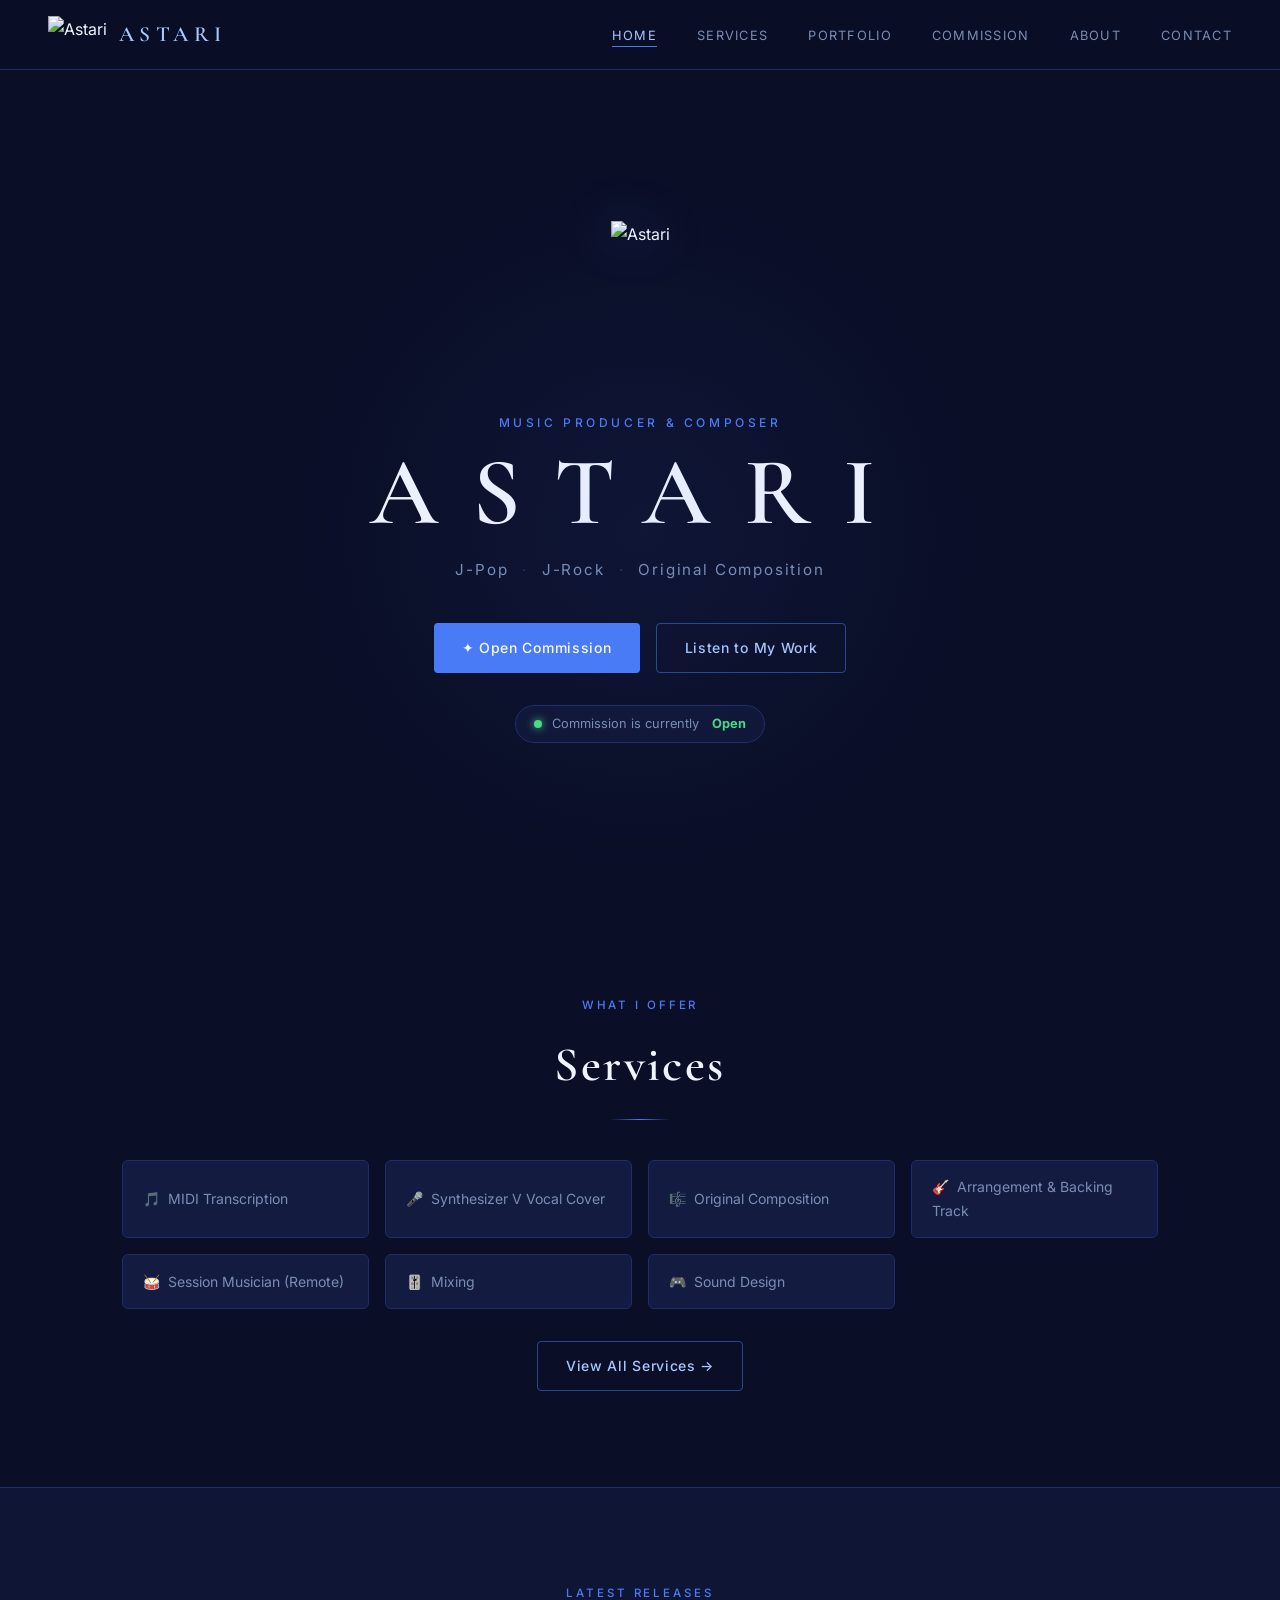
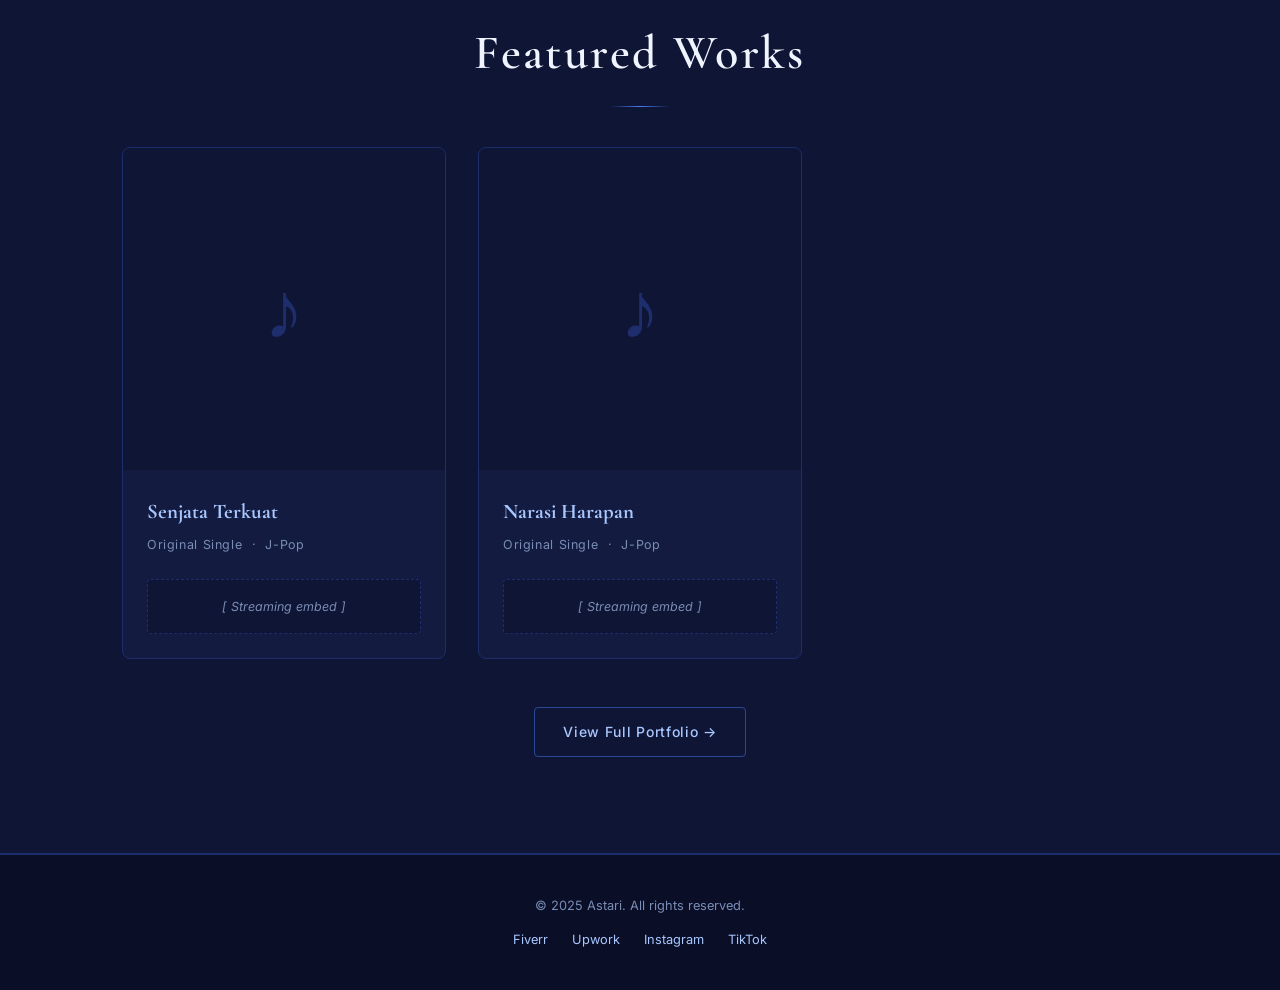
==== index.html @ a9f1df6e "Add files via upload" ====
<!DOCTYPE html>
<html lang="en">
<head>
    <meta charset="UTF-8">
    <meta name="viewport" content="width=device-width, initial-scale=1.0">
    <title>Astari — Music Producer & Composer</title>
    <meta name="description" content="Astari — J-Pop & J-Rock Music Producer, Composer, Multi-Instrumentalist. Open for commissions.">
    <link rel="stylesheet" href="style.css">
    <link rel="icon" href="images/logo.png" type="image/png">
</head>
<body>

<!-- ======================================================
     NAVIGATION
     ====================================================== -->
<nav>
    <a href="index.html" class="nav-logo">
        <img src="images/logo.png" alt="Astari">
        <span class="nav-logo-text">ASTARI</span>
    </a>
    <button class="hamburger" onclick="toggleMenu()" aria-label="Open Menu">
        <span></span><span></span><span></span>
    </button>
    <ul class="nav-links" id="navLinks">
        <li><a href="index.html" class="active">Home</a></li>
        <li><a href="services.html">Services</a></li>
        <li><a href="portfolio.html">Portfolio</a></li>
        <li><a href="commission.html">Commission</a></li>
        <li><a href="about.html">About</a></li>
        <li><a href="contact.html">Contact</a></li>
    </ul>
</nav>

<!-- ======================================================
     HERO
     ====================================================== -->
<main class="hero">
    <div class="hero-logo">
        <img src="images/logo.png" alt="Astari">
    </div>
    <p class="hero-eyebrow">Music Producer &amp; Composer</p>
    <h1 class="hero-title">ASTARI</h1>
    <p class="hero-subtitle">
        J-Pop <span>·</span> J-Rock <span>·</span> Original Composition
    </p>
    <div class="hero-buttons">
        <a href="commission.html" class="btn btn-primary">✦ Open Commission</a>
        <a href="portfolio.html" class="btn btn-outline">Listen to My Work</a>
    </div>
    <div class="commission-status">
        <span class="status-dot"></span>
        Commission is currently&nbsp;<strong style="color: var(--green);">Open</strong>
    </div>
</main>

<!-- ======================================================
     SERVICES PREVIEW
     ====================================================== -->
<section>
    <p class="section-label">What I Offer</p>
    <h2 class="section-title">Services</h2>
    <div class="divider"></div>
    <div class="services-mini-grid">
        <div class="service-mini-card">🎵&nbsp; MIDI Transcription</div>
        <div class="service-mini-card">🎤&nbsp; Synthesizer V Vocal Cover</div>
        <div class="service-mini-card">🎼&nbsp; Original Composition</div>
        <div class="service-mini-card">🎸&nbsp; Arrangement &amp; Backing Track</div>
        <div class="service-mini-card">🥁&nbsp; Session Musician (Remote)</div>
        <div class="service-mini-card">🎚️&nbsp; Mixing</div>
        <div class="service-mini-card">🎮&nbsp; Sound Design</div>
    </div>
    <div class="text-center mt-2">
        <a href="services.html" class="btn btn-outline">View All Services →</a>
    </div>
</section>

<!-- ======================================================
     FEATURED WORKS
     ====================================================== -->
<div style="background: var(--bg2); border-top: 1px solid var(--border); border-bottom: 1px solid var(--border);">
    <section>
        <p class="section-label">Latest Releases</p>
        <h2 class="section-title">Featured Works</h2>
        <div class="divider"></div>
        <div class="portfolio-grid">

            <!-- Single 1 -->
            <div class="portfolio-card">
                <div class="portfolio-artwork">
                    <!-- REPLACE with: <img src="images/senjata-terkuat.jpg" alt="Senjata Terkuat"> -->
                    ♪
                </div>
                <div class="portfolio-info">
                    <h3>Senjata Terkuat</h3>
                    <p class="meta">Original Single &nbsp;·&nbsp; J-Pop</p>
                </div>
                <div class="portfolio-embed">
                    <!-- PASTE your Spotify / SoundCloud embed code here -->
                    <div class="embed-placeholder">[ Streaming embed ]</div>
                </div>
            </div>

            <!-- Single 2 -->
            <div class="portfolio-card">
                <div class="portfolio-artwork">
                    <!-- REPLACE with: <img src="images/narasi-harapan.jpg" alt="Narasi Harapan"> -->
                    ♪
                </div>
                <div class="portfolio-info">
                    <h3>Narasi Harapan</h3>
                    <p class="meta">Original Single &nbsp;·&nbsp; J-Pop</p>
                </div>
                <div class="portfolio-embed">
                    <!-- PASTE your Spotify / SoundCloud embed code here -->
                    <div class="embed-placeholder">[ Streaming embed ]</div>
                </div>
            </div>

        </div>
        <div class="text-center mt-3">
            <a href="portfolio.html" class="btn btn-outline">View Full Portfolio →</a>
        </div>
    </section>
</div>

<!-- ======================================================
     FOOTER
     ====================================================== -->
<footer>
    <p>© 2025 Astari. All rights reserved.</p>
    <div class="footer-links">
        <a href="https://fiverr.com/[YOUR_FIVERR_USERNAME]" target="_blank" rel="noopener">Fiverr</a>
        <a href="https://www.upwork.com/freelancers/[YOUR_UPWORK_ID]" target="_blank" rel="noopener">Upwork</a>
        <a href="https://instagram.com/[YOUR_IG_USERNAME]" target="_blank" rel="noopener">Instagram</a>
        <a href="https://tiktok.com/@[YOUR_TIKTOK_USERNAME]" target="_blank" rel="noopener">TikTok</a>
    </div>
</footer>

<script>
    function toggleMenu() {
        document.getElementById('navLinks').classList.toggle('open');
    }
    document.querySelectorAll('.nav-links a').forEach(link => {
        link.addEventListener('click', () => {
            document.getElementById('navLinks').classList.remove('open');
        });
    });
</script>

</body>
</html>
---- style.css ----
/* ============================================================
   ASTARI — Music Portfolio Website
   Theme: Dark Navy + Electric Blue Glow
   ============================================================ */

@import url('https://fonts.googleapis.com/css2?family=Cormorant+Garamond:ital,wght@0,400;0,500;0,600;1,400&family=Inter:wght@300;400;500&display=swap');

/* --- Reset & Base --- */
*, *::before, *::after {
    margin: 0;
    padding: 0;
    box-sizing: border-box;
}

:root {
    --bg:     #0A0E27;
    --bg2:    #0F1535;
    --bg3:    #141B40;
    --border: #1E2D6B;
    --accent: #4A7BF7;
    --glow:   #7BA7FF;
    --light:  #A8C8FF;
    --text:   #F0F4FF;
    --muted:  #7A8DB5;
    --white:  #FFFFFF;
    --green:  #4ade80;
}

html { scroll-behavior: smooth; }

body {
    background: var(--bg);
    color: var(--text);
    font-family: 'Inter', sans-serif;
    font-size: 16px;
    line-height: 1.7;
    min-height: 100vh;
}

a { color: inherit; text-decoration: none; }
img { max-width: 100%; display: block; }

/* ============================================================
   NAVIGATION
   ============================================================ */
nav {
    position: fixed;
    top: 0; left: 0;
    width: 100%;
    background: rgba(10, 14, 39, 0.92);
    backdrop-filter: blur(16px);
    -webkit-backdrop-filter: blur(16px);
    border-bottom: 1px solid var(--border);
    z-index: 999;
    display: flex;
    align-items: center;
    justify-content: space-between;
    padding: 1rem 3rem;
}

.nav-logo {
    display: flex;
    align-items: center;
    gap: 0.75rem;
}

.nav-logo img {
    height: 36px;
    width: auto;
}

.nav-logo-text {
    font-family: 'Cormorant Garamond', serif;
    font-size: 1.35rem;
    font-weight: 600;
    color: var(--light);
    letter-spacing: 0.25em;
}

.nav-links {
    list-style: none;
    display: flex;
    gap: 2.5rem;
    align-items: center;
}

.nav-links a {
    font-size: 0.8rem;
    font-weight: 400;
    color: var(--muted);
    letter-spacing: 0.1em;
    text-transform: uppercase;
    transition: color 0.25s;
    position: relative;
}

.nav-links a::after {
    content: '';
    position: absolute;
    bottom: -4px; left: 0;
    width: 0; height: 1px;
    background: var(--accent);
    transition: width 0.25s;
}

.nav-links a:hover,
.nav-links a.active {
    color: var(--light);
}

.nav-links a:hover::after,
.nav-links a.active::after {
    width: 100%;
}

/* Hamburger */
.hamburger {
    display: none;
    background: none;
    border: none;
    cursor: pointer;
    padding: 0.5rem;
    flex-direction: column;
    gap: 5px;
}

.hamburger span {
    display: block;
    width: 22px;
    height: 2px;
    background: var(--text);
    border-radius: 2px;
    transition: all 0.3s;
}

/* ============================================================
   BUTTONS
   ============================================================ */
.btn {
    display: inline-flex;
    align-items: center;
    gap: 0.4rem;
    padding: 0.75rem 1.75rem;
    border-radius: 4px;
    font-family: 'Inter', sans-serif;
    font-size: 0.875rem;
    font-weight: 500;
    letter-spacing: 0.05em;
    cursor: pointer;
    transition: all 0.3s;
    border: none;
    text-decoration: none;
}

.btn-primary {
    background: var(--accent);
    color: var(--white);
}

.btn-primary:hover {
    background: var(--glow);
    box-shadow: 0 0 24px rgba(74, 123, 247, 0.5);
    transform: translateY(-1px);
}

.btn-outline {
    background: transparent;
    color: var(--light);
    border: 1px solid rgba(74, 123, 247, 0.5);
}

.btn-outline:hover {
    background: rgba(74, 123, 247, 0.08);
    border-color: var(--accent);
    box-shadow: 0 0 16px rgba(74, 123, 247, 0.15);
    transform: translateY(-1px);
}

.btn-fiverr {
    background: #1DBF73;
    color: var(--white);
}

.btn-fiverr:hover {
    background: #19a463;
    box-shadow: 0 0 20px rgba(29, 191, 115, 0.4);
    transform: translateY(-1px);
}

/* ============================================================
   SECTION LAYOUT
   ============================================================ */
section {
    padding: 6rem 2rem;
    max-width: 1100px;
    margin: 0 auto;
}

.section-label {
    text-align: center;
    font-size: 0.72rem;
    font-weight: 500;
    color: var(--accent);
    letter-spacing: 0.25em;
    text-transform: uppercase;
    margin-bottom: 0.6rem;
}

.section-title {
    font-family: 'Cormorant Garamond', serif;
    font-size: clamp(2rem, 4vw, 3rem);
    font-weight: 600;
    color: var(--text);
    text-align: center;
    margin-bottom: 0.5rem;
    letter-spacing: 0.05em;
}

.divider {
    width: 60px;
    height: 1px;
    background: linear-gradient(to right, transparent, var(--accent), transparent);
    margin: 0.75rem auto 2.5rem;
}

/* ============================================================
   CARDS
   ============================================================ */
.card {
    background: var(--bg3);
    border: 1px solid var(--border);
    border-radius: 8px;
    padding: 2rem;
    transition: border-color 0.3s, box-shadow 0.3s, transform 0.3s;
}

.card:hover {
    border-color: rgba(74, 123, 247, 0.5);
    box-shadow: 0 4px 30px rgba(74, 123, 247, 0.08);
    transform: translateY(-2px);
}

/* ============================================================
   PAGE HERO (inner pages)
   ============================================================ */
.page-hero {
    padding: 8rem 2rem 4rem;
    text-align: center;
    background: linear-gradient(to bottom, var(--bg2), var(--bg));
    border-bottom: 1px solid var(--border);
}

/* ============================================================
   HOME — HERO
   ============================================================ */
.hero {
    min-height: 100vh;
    display: flex;
    flex-direction: column;
    align-items: center;
    justify-content: center;
    text-align: center;
    padding: 8rem 2rem 4rem;
    position: relative;
    overflow: hidden;
}

.hero::before {
    content: '';
    position: absolute;
    top: 20%; left: 50%;
    transform: translateX(-50%);
    width: 700px; height: 700px;
    background: radial-gradient(ellipse, rgba(74, 123, 247, 0.07) 0%, transparent 70%);
    pointer-events: none;
}

.hero-logo img {
    height: 160px;
    width: auto;
    margin: 0 auto 2rem;
    filter: drop-shadow(0 0 24px rgba(74, 123, 247, 0.45));
    animation: float 6s ease-in-out infinite;
}

@keyframes float {
    0%, 100% { transform: translateY(0px); }
    50%       { transform: translateY(-14px); }
}

.hero-eyebrow {
    font-size: 0.75rem;
    font-weight: 500;
    color: var(--accent);
    letter-spacing: 0.3em;
    text-transform: uppercase;
    margin-bottom: 0.75rem;
}

.hero-title {
    font-family: 'Cormorant Garamond', serif;
    font-size: clamp(3.5rem, 8vw, 6rem);
    font-weight: 600;
    color: var(--text);
    letter-spacing: 0.35em;
    margin-bottom: 1rem;
    line-height: 1;
}

.hero-subtitle {
    font-size: 0.95rem;
    color: var(--muted);
    letter-spacing: 0.12em;
    margin-bottom: 2.5rem;
}

.hero-subtitle span {
    color: var(--border);
    margin: 0 0.5rem;
}

.hero-buttons {
    display: flex;
    gap: 1rem;
    justify-content: center;
    flex-wrap: wrap;
    margin-bottom: 2rem;
}

.commission-status {
    display: inline-flex;
    align-items: center;
    gap: 0.6rem;
    font-size: 0.8rem;
    color: var(--muted);
    padding: 0.45rem 1.1rem;
    border: 1px solid var(--border);
    border-radius: 20px;
    background: var(--bg2);
}

.status-dot {
    width: 8px; height: 8px;
    border-radius: 50%;
    background: var(--green);
    box-shadow: 0 0 8px var(--green);
    animation: pulse 2s ease-in-out infinite;
    flex-shrink: 0;
}

@keyframes pulse {
    0%, 100% { opacity: 1; }
    50%       { opacity: 0.4; }
}

/* ============================================================
   HOME — SERVICES MINI GRID
   ============================================================ */
.services-mini-grid {
    display: grid;
    grid-template-columns: repeat(auto-fill, minmax(210px, 1fr));
    gap: 1rem;
}

.service-mini-card {
    background: var(--bg3);
    border: 1px solid var(--border);
    border-radius: 6px;
    padding: 0.9rem 1.25rem;
    font-size: 0.875rem;
    color: var(--muted);
    display: flex;
    align-items: center;
    gap: 0.6rem;
    transition: all 0.3s;
}

.service-mini-card:hover {
    border-color: var(--accent);
    color: var(--light);
}

/* ============================================================
   SERVICES PAGE
   ============================================================ */
.services-grid {
    display: grid;
    grid-template-columns: repeat(auto-fill, minmax(300px, 1fr));
    gap: 1.5rem;
    margin-top: 2rem;
}

.service-card {
    background: var(--bg3);
    border: 1px solid var(--border);
    border-radius: 8px;
    padding: 2rem;
    transition: all 0.3s;
    display: flex;
    flex-direction: column;
}

.service-card:hover {
    border-color: rgba(74, 123, 247, 0.5);
    box-shadow: 0 4px 30px rgba(74, 123, 247, 0.08);
    transform: translateY(-3px);
}

.service-icon {
    font-size: 2rem;
    margin-bottom: 1rem;
}

.service-card h3 {
    font-family: 'Cormorant Garamond', serif;
    font-size: 1.3rem;
    font-weight: 600;
    color: var(--light);
    margin-bottom: 0.75rem;
    letter-spacing: 0.05em;
}

.service-card p {
    font-size: 0.875rem;
    color: var(--muted);
    line-height: 1.75;
    margin-bottom: 1.5rem;
    flex: 1;
}

.service-badge {
    display: inline-block;
    font-size: 0.68rem;
    font-weight: 500;
    letter-spacing: 0.08em;
    text-transform: uppercase;
    padding: 0.2rem 0.6rem;
    border-radius: 3px;
    background: rgba(74, 123, 247, 0.12);
    color: var(--accent);
    border: 1px solid rgba(74, 123, 247, 0.3);
    margin-bottom: 1rem;
    margin-right: 0.4rem;
}

.service-buttons {
    display: flex;
    gap: 0.75rem;
    flex-wrap: wrap;
}

/* ============================================================
   PORTFOLIO PAGE
   ============================================================ */
.portfolio-grid {
    display: grid;
    grid-template-columns: repeat(auto-fill, minmax(320px, 1fr));
    gap: 2rem;
}

.portfolio-card {
    background: var(--bg3);
    border: 1px solid var(--border);
    border-radius: 8px;
    overflow: hidden;
    transition: all 0.3s;
}

.portfolio-card:hover {
    border-color: rgba(74, 123, 247, 0.5);
    box-shadow: 0 4px 30px rgba(74, 123, 247, 0.1);
    transform: translateY(-3px);
}

.portfolio-artwork {
    width: 100%;
    aspect-ratio: 1 / 1;
    background: var(--bg2);
    display: flex;
    align-items: center;
    justify-content: center;
    font-size: 5rem;
    color: var(--border);
    overflow: hidden;
}

.portfolio-artwork img {
    width: 100%;
    height: 100%;
    object-fit: cover;
}

.portfolio-info {
    padding: 1.5rem 1.5rem 0.5rem;
}

.portfolio-info h3 {
    font-family: 'Cormorant Garamond', serif;
    font-size: 1.3rem;
    color: var(--light);
    margin-bottom: 0.25rem;
}

.portfolio-info .meta {
    font-size: 0.78rem;
    color: var(--muted);
    margin-bottom: 1rem;
    letter-spacing: 0.05em;
}

.portfolio-embed {
    padding: 0 1.5rem 1.5rem;
}

.portfolio-embed iframe {
    width: 100%;
    border-radius: 4px;
    border: none;
}

.embed-placeholder {
    background: var(--bg2);
    border: 1px dashed var(--border);
    border-radius: 4px;
    padding: 1rem;
    text-align: center;
    font-size: 0.78rem;
    color: var(--muted);
    font-style: italic;
}

/* ============================================================
   COMMISSION PAGE
   ============================================================ */
.commission-status-banner {
    background: var(--bg2);
    border: 1px solid var(--border);
    border-radius: 8px;
    padding: 2.5rem 2rem;
    text-align: center;
    margin-bottom: 4rem;
    position: relative;
    overflow: hidden;
}

.commission-status-banner::before {
    content: '';
    position: absolute;
    top: 0; left: 0; right: 0;
    height: 2px;
    background: linear-gradient(to right, transparent, var(--accent), transparent);
}

.commission-open-label {
    font-family: 'Cormorant Garamond', serif;
    font-size: 1.75rem;
    color: var(--green);
    letter-spacing: 0.1em;
    margin-bottom: 0.5rem;
    display: flex;
    align-items: center;
    justify-content: center;
    gap: 0.75rem;
}

.how-order-grid {
    display: grid;
    grid-template-columns: 1fr 1fr;
    gap: 2rem;
}

.order-card {
    background: var(--bg3);
    border: 1px solid var(--border);
    border-radius: 8px;
    padding: 2rem;
}

.order-card h3 {
    font-family: 'Cormorant Garamond', serif;
    font-size: 1.3rem;
    color: var(--light);
    margin-bottom: 0.75rem;
}

.order-card > p {
    color: var(--muted);
    font-size: 0.875rem;
    margin-bottom: 1rem;
}

.order-steps {
    list-style: none;
    color: var(--muted);
    font-size: 0.875rem;
    margin-bottom: 1.5rem;
}

.order-steps li {
    padding: 0.45rem 0;
    border-bottom: 1px solid var(--border);
    display: flex;
    align-items: center;
    gap: 0.6rem;
}

.order-steps li:last-child {
    border-bottom: none;
}

.tos-list {
    list-style: none;
    color: var(--muted);
    font-size: 0.875rem;
}

.tos-list li {
    padding: 0.75rem 0;
    border-bottom: 1px solid var(--border);
    display: flex;
    gap: 0.75rem;
    align-items: flex-start;
    line-height: 1.65;
}

.tos-list li:last-child {
    border-bottom: none;
}

.tos-list li::before {
    content: '✦';
    color: var(--accent);
    font-size: 0.6rem;
    margin-top: 0.45rem;
    flex-shrink: 0;
}

.faq-list {
    display: flex;
    flex-direction: column;
    gap: 1rem;
}

.faq-item h4 {
    font-family: 'Cormorant Garamond', serif;
    font-size: 1.1rem;
    color: var(--light);
    margin-bottom: 0.5rem;
}

.faq-item p {
    font-size: 0.875rem;
    color: var(--muted);
    line-height: 1.75;
}

/* ============================================================
   ABOUT PAGE
   ============================================================ */
.about-grid {
    display: grid;
    grid-template-columns: 280px 1fr;
    gap: 5rem;
    align-items: start;
}

.about-logo-area {
    text-align: center;
    position: sticky;
    top: 100px;
}

.about-logo-area img {
    width: 200px;
    margin: 0 auto 1.75rem;
    filter: drop-shadow(0 0 24px rgba(74, 123, 247, 0.35));
}

.skills-list {
    display: flex;
    flex-wrap: wrap;
    gap: 0.5rem;
    margin-top: 0.5rem;
}

.skill-tag {
    font-size: 0.72rem;
    padding: 0.3rem 0.75rem;
    border-radius: 20px;
    background: rgba(74, 123, 247, 0.1);
    border: 1px solid rgba(74, 123, 247, 0.3);
    color: var(--light);
    letter-spacing: 0.05em;
}

.about-section-label {
    font-size: 0.7rem;
    font-weight: 500;
    color: var(--accent);
    letter-spacing: 0.2em;
    text-transform: uppercase;
    margin: 1.5rem 0 0.6rem;
}

.about-content h2 {
    font-family: 'Cormorant Garamond', serif;
    font-size: 2.25rem;
    color: var(--light);
    margin-bottom: 1.75rem;
    letter-spacing: 0.05em;
}

.about-content p {
    color: var(--muted);
    font-size: 0.925rem;
    line-height: 1.95;
    margin-bottom: 1.25rem;
}

.about-content strong {
    color: var(--text);
    font-weight: 500;
}

.about-stats {
    display: grid;
    grid-template-columns: repeat(3, 1fr);
    gap: 1rem;
    margin-top: 2.5rem;
}

.stat {
    text-align: center;
    padding: 1.5rem 1rem;
    background: var(--bg3);
    border: 1px solid var(--border);
    border-radius: 6px;
}

.stat-number {
    font-family: 'Cormorant Garamond', serif;
    font-size: 2.25rem;
    color: var(--glow);
    display: block;
    margin-bottom: 0.25rem;
}

.stat-label {
    font-size: 0.72rem;
    color: var(--muted);
    text-transform: uppercase;
    letter-spacing: 0.1em;
}

/* ============================================================
   CONTACT PAGE
   ============================================================ */
.contact-grid {
    display: grid;
    grid-template-columns: 1fr 1fr;
    gap: 1.5rem;
}

.contact-card {
    background: var(--bg3);
    border: 1px solid var(--border);
    border-radius: 8px;
    padding: 1.75rem;
    transition: all 0.3s;
}

.contact-card:hover {
    border-color: rgba(74, 123, 247, 0.5);
    box-shadow: 0 0 24px rgba(74, 123, 247, 0.07);
    transform: translateY(-2px);
}

.contact-card-header {
    display: flex;
    align-items: center;
    gap: 0.75rem;
    margin-bottom: 0.75rem;
}

.contact-icon {
    font-size: 1.4rem;
}

.contact-card h3 {
    font-family: 'Cormorant Garamond', serif;
    font-size: 1.2rem;
    color: var(--light);
}

.contact-card p {
    font-size: 0.85rem;
    color: var(--muted);
    margin-bottom: 1.25rem;
    line-height: 1.65;
}

.contact-section-divider {
    border: none;
    border-top: 1px solid var(--border);
    margin: 3rem 0;
}

/* ============================================================
   FOOTER
   ============================================================ */
footer {
    border-top: 1px solid var(--border);
    padding: 2.5rem 2rem;
    text-align: center;
    color: var(--muted);
    font-size: 0.8rem;
}

footer a {
    color: var(--light);
    transition: color 0.2s;
}

footer a:hover { color: var(--white); }

.footer-links {
    display: flex;
    justify-content: center;
    gap: 1.5rem;
    margin-top: 0.75rem;
    flex-wrap: wrap;
}

/* ============================================================
   UTILITY
   ============================================================ */
.text-center { text-align: center; }
.mt-1 { margin-top: 1rem; }
.mt-2 { margin-top: 2rem; }
.mt-3 { margin-top: 3rem; }
.mt-4 { margin-top: 4rem; }

.info-box {
    background: var(--bg2);
    border: 1px solid var(--border);
    border-radius: 8px;
    padding: 1.5rem 2rem;
    font-size: 0.875rem;
    color: var(--muted);
    text-align: center;
    line-height: 1.8;
}

/* ============================================================
   RESPONSIVE
   ============================================================ */
@media (max-width: 900px) {
    .about-grid {
        grid-template-columns: 1fr;
        gap: 3rem;
    }
    .about-logo-area {
        position: static;
    }
}

@media (max-width: 768px) {
    nav { padding: 1rem 1.25rem; }

    .nav-links {
        display: none;
        position: fixed;
        top: 64px; left: 0;
        width: 100%;
        background: var(--bg2);
        flex-direction: column;
        padding: 1.5rem 2rem;
        gap: 1.25rem;
        border-bottom: 1px solid var(--border);
        z-index: 998;
    }

    .nav-links.open { display: flex; }
    .hamburger { display: flex; }

    .hero-logo img { height: 120px; }

    .how-order-grid,
    .contact-grid {
        grid-template-columns: 1fr;
    }

    .about-stats { grid-template-columns: 1fr 1fr; }

    section { padding: 4rem 1.25rem; }
    .page-hero { padding: 7rem 1.25rem 3rem; }
}

@media (max-width: 480px) {
    .about-stats { grid-template-columns: 1fr; }
    .hero-title { letter-spacing: 0.2em; }
}
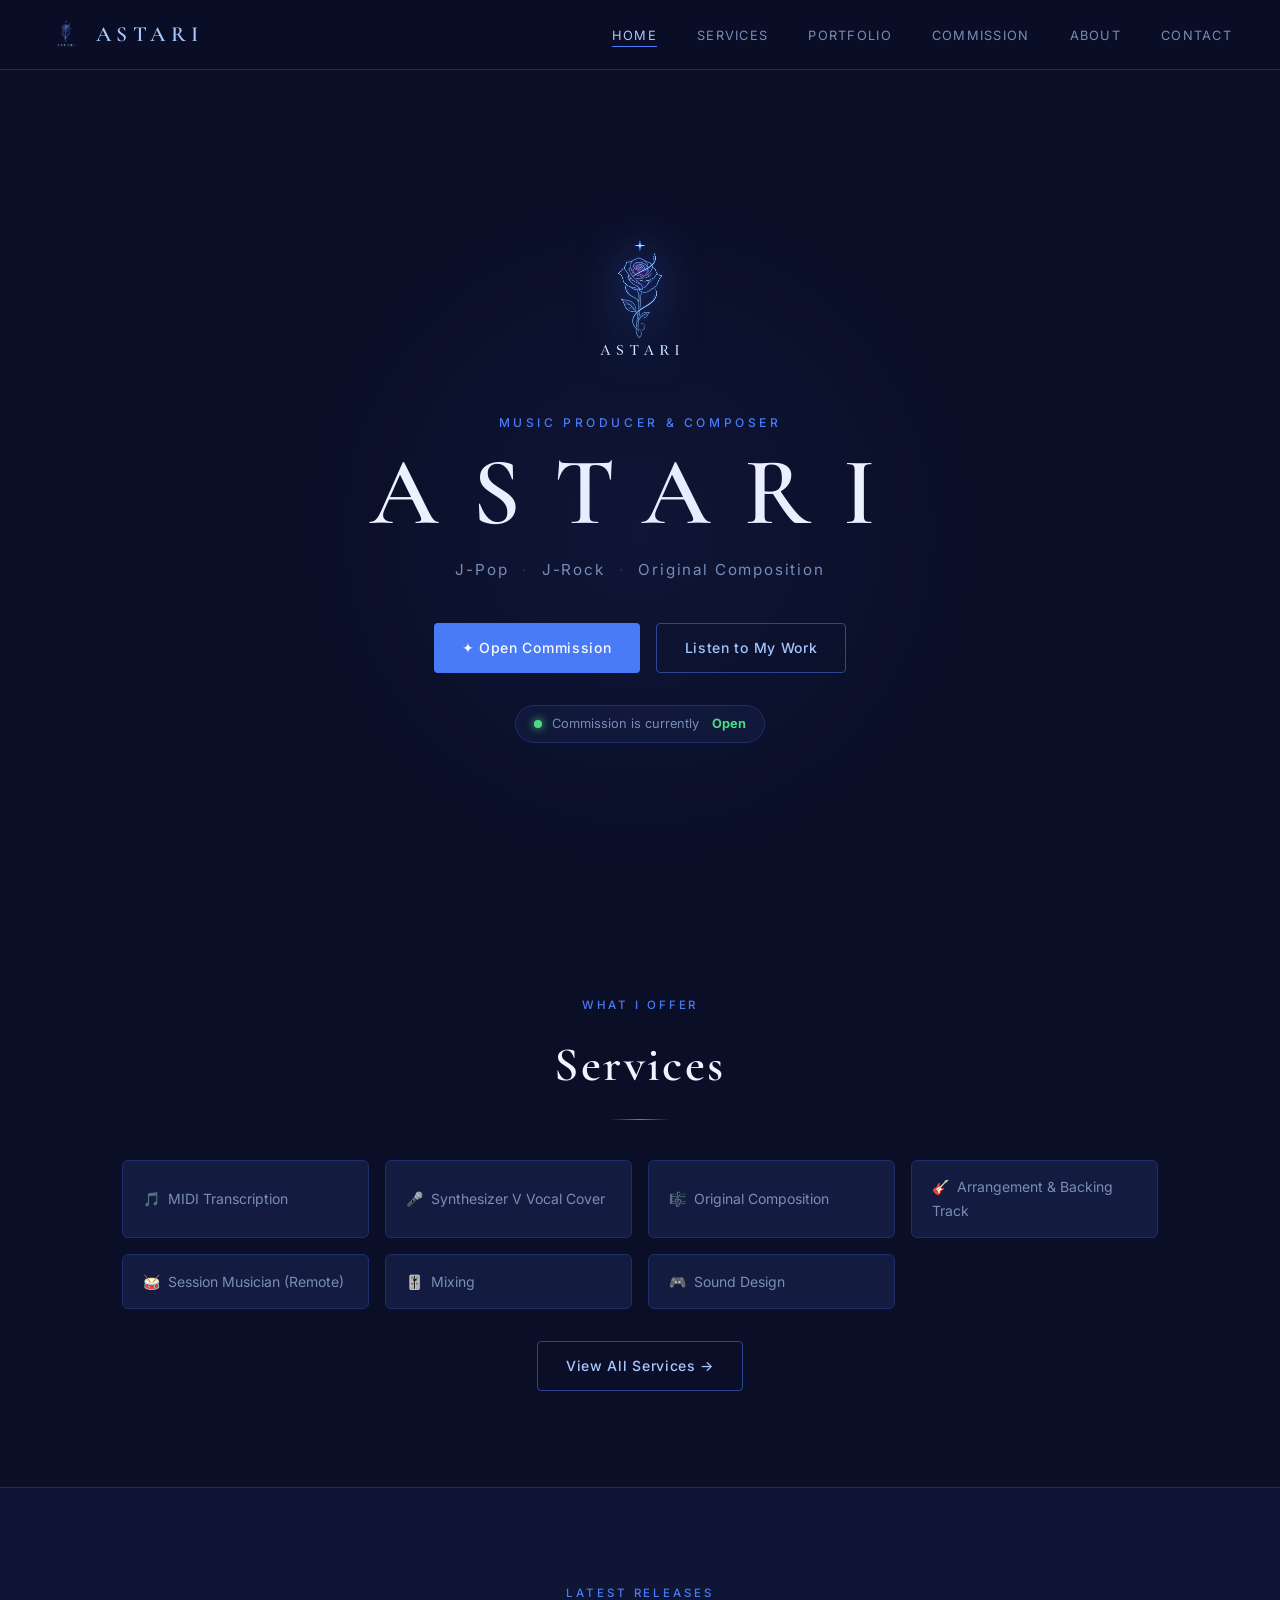
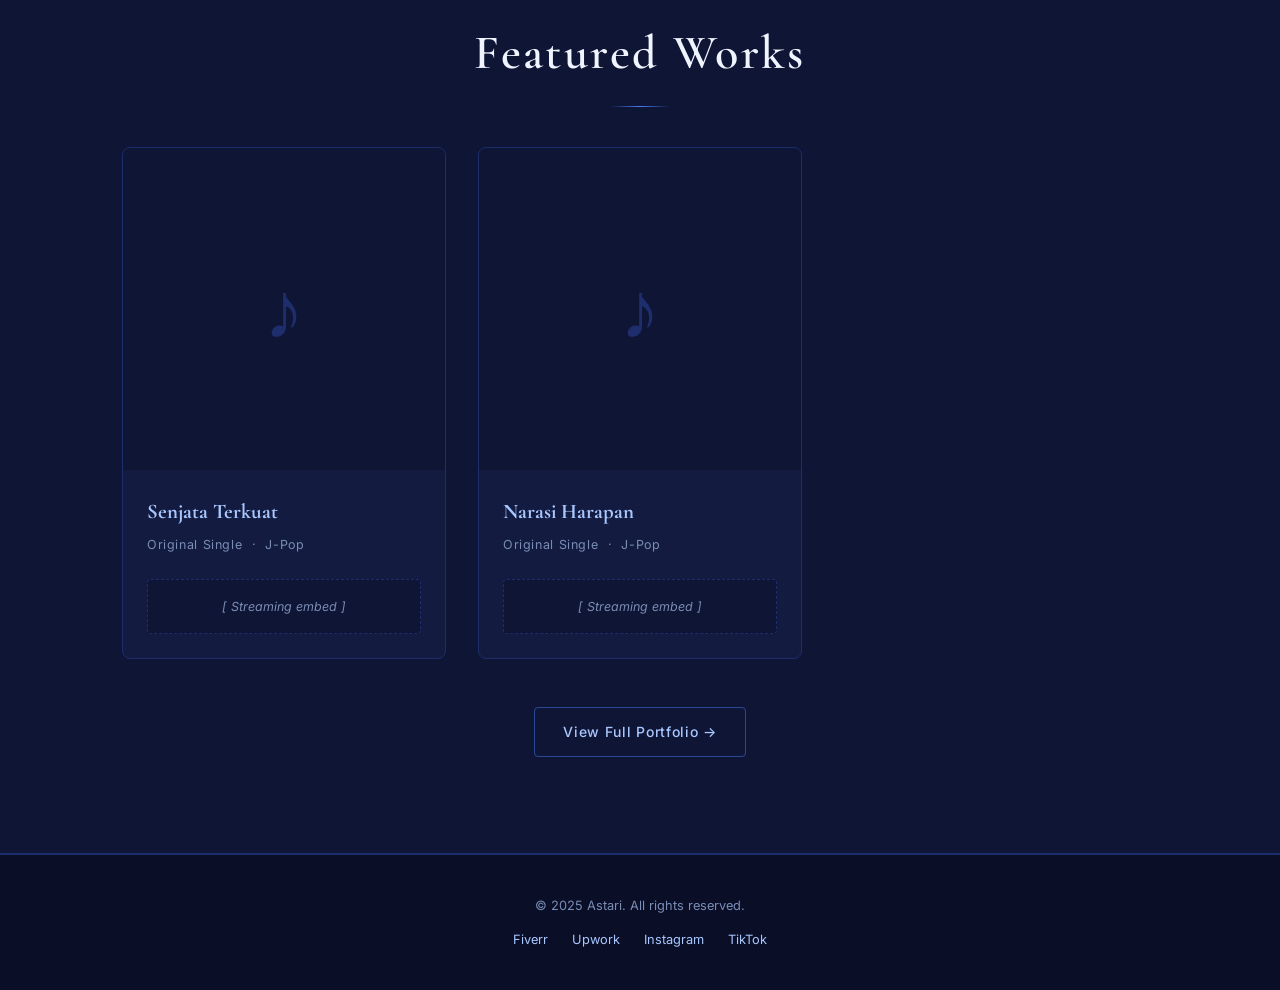
==== commit 2006f34a: "Add files via upload" ====
--- a/index.html
+++ b/index.html
@@ -1,151 +1,151 @@
-<!DOCTYPE html>
-<html lang="en">
-<head>
-    <meta charset="UTF-8">
-    <meta name="viewport" content="width=device-width, initial-scale=1.0">
-    <title>Astari — Music Producer & Composer</title>
-    <meta name="description" content="Astari — J-Pop & J-Rock Music Producer, Composer, Multi-Instrumentalist. Open for commissions.">
-    <link rel="stylesheet" href="style.css">
-    <link rel="icon" href="images/logo.png" type="image/png">
-</head>
-<body>
-
-<!-- ======================================================
-     NAVIGATION
-     ====================================================== -->
-<nav>
-    <a href="index.html" class="nav-logo">
-        <img src="images/logo.png" alt="Astari">
-        <span class="nav-logo-text">ASTARI</span>
-    </a>
-    <button class="hamburger" onclick="toggleMenu()" aria-label="Open Menu">
-        <span></span><span></span><span></span>
-    </button>
-    <ul class="nav-links" id="navLinks">
-        <li><a href="index.html" class="active">Home</a></li>
-        <li><a href="services.html">Services</a></li>
-        <li><a href="portfolio.html">Portfolio</a></li>
-        <li><a href="commission.html">Commission</a></li>
-        <li><a href="about.html">About</a></li>
-        <li><a href="contact.html">Contact</a></li>
-    </ul>
-</nav>
-
-<!-- ======================================================
-     HERO
-     ====================================================== -->
-<main class="hero">
-    <div class="hero-logo">
-        <img src="images/logo.png" alt="Astari">
-    </div>
-    <p class="hero-eyebrow">Music Producer &amp; Composer</p>
-    <h1 class="hero-title">ASTARI</h1>
-    <p class="hero-subtitle">
-        J-Pop <span>·</span> J-Rock <span>·</span> Original Composition
-    </p>
-    <div class="hero-buttons">
-        <a href="commission.html" class="btn btn-primary">✦ Open Commission</a>
-        <a href="portfolio.html" class="btn btn-outline">Listen to My Work</a>
-    </div>
-    <div class="commission-status">
-        <span class="status-dot"></span>
-        Commission is currently&nbsp;<strong style="color: var(--green);">Open</strong>
-    </div>
-</main>
-
-<!-- ======================================================
-     SERVICES PREVIEW
-     ====================================================== -->
-<section>
-    <p class="section-label">What I Offer</p>
-    <h2 class="section-title">Services</h2>
-    <div class="divider"></div>
-    <div class="services-mini-grid">
-        <div class="service-mini-card">🎵&nbsp; MIDI Transcription</div>
-        <div class="service-mini-card">🎤&nbsp; Synthesizer V Vocal Cover</div>
-        <div class="service-mini-card">🎼&nbsp; Original Composition</div>
-        <div class="service-mini-card">🎸&nbsp; Arrangement &amp; Backing Track</div>
-        <div class="service-mini-card">🥁&nbsp; Session Musician (Remote)</div>
-        <div class="service-mini-card">🎚️&nbsp; Mixing</div>
-        <div class="service-mini-card">🎮&nbsp; Sound Design</div>
-    </div>
-    <div class="text-center mt-2">
-        <a href="services.html" class="btn btn-outline">View All Services →</a>
-    </div>
-</section>
-
-<!-- ======================================================
-     FEATURED WORKS
-     ====================================================== -->
-<div style="background: var(--bg2); border-top: 1px solid var(--border); border-bottom: 1px solid var(--border);">
-    <section>
-        <p class="section-label">Latest Releases</p>
-        <h2 class="section-title">Featured Works</h2>
-        <div class="divider"></div>
-        <div class="portfolio-grid">
-
-            <!-- Single 1 -->
-            <div class="portfolio-card">
-                <div class="portfolio-artwork">
-                    <!-- REPLACE with: <img src="images/senjata-terkuat.jpg" alt="Senjata Terkuat"> -->
-                    ♪
-                </div>
-                <div class="portfolio-info">
-                    <h3>Senjata Terkuat</h3>
-                    <p class="meta">Original Single &nbsp;·&nbsp; J-Pop</p>
-                </div>
-                <div class="portfolio-embed">
-                    <!-- PASTE your Spotify / SoundCloud embed code here -->
-                    <div class="embed-placeholder">[ Streaming embed ]</div>
-                </div>
-            </div>
-
-            <!-- Single 2 -->
-            <div class="portfolio-card">
-                <div class="portfolio-artwork">
-                    <!-- REPLACE with: <img src="images/narasi-harapan.jpg" alt="Narasi Harapan"> -->
-                    ♪
-                </div>
-                <div class="portfolio-info">
-                    <h3>Narasi Harapan</h3>
-                    <p class="meta">Original Single &nbsp;·&nbsp; J-Pop</p>
-                </div>
-                <div class="portfolio-embed">
-                    <!-- PASTE your Spotify / SoundCloud embed code here -->
-                    <div class="embed-placeholder">[ Streaming embed ]</div>
-                </div>
-            </div>
-
-        </div>
-        <div class="text-center mt-3">
-            <a href="portfolio.html" class="btn btn-outline">View Full Portfolio →</a>
-        </div>
-    </section>
-</div>
-
-<!-- ======================================================
-     FOOTER
-     ====================================================== -->
-<footer>
-    <p>© 2025 Astari. All rights reserved.</p>
-    <div class="footer-links">
-        <a href="https://fiverr.com/[YOUR_FIVERR_USERNAME]" target="_blank" rel="noopener">Fiverr</a>
-        <a href="https://www.upwork.com/freelancers/[YOUR_UPWORK_ID]" target="_blank" rel="noopener">Upwork</a>
-        <a href="https://instagram.com/[YOUR_IG_USERNAME]" target="_blank" rel="noopener">Instagram</a>
-        <a href="https://tiktok.com/@[YOUR_TIKTOK_USERNAME]" target="_blank" rel="noopener">TikTok</a>
-    </div>
-</footer>
-
-<script>
-    function toggleMenu() {
-        document.getElementById('navLinks').classList.toggle('open');
-    }
-    document.querySelectorAll('.nav-links a').forEach(link => {
-        link.addEventListener('click', () => {
-            document.getElementById('navLinks').classList.remove('open');
-        });
-    });
-</script>
-
-</body>
-</html>
+<!DOCTYPE html>
+<html lang="en">
+<head>
+    <meta charset="UTF-8">
+    <meta name="viewport" content="width=device-width, initial-scale=1.0">
+    <title>Astari — Music Producer & Composer</title>
+    <meta name="description" content="Astari — J-Pop & J-Rock Music Producer, Composer, Multi-Instrumentalist. Open for commissions.">
+    <link rel="stylesheet" href="style.css">
+    <link rel="icon" href="astari_logo_blueneon_transparent.png" type="image/png">
+</head>
+<body>
+
+<!-- ======================================================
+     NAVIGATION
+     ====================================================== -->
+<nav>
+    <a href="index.html" class="nav-logo">
+        <img src="astari_logo_blueneon_transparent.png" alt="Astari">
+        <span class="nav-logo-text">ASTARI</span>
+    </a>
+    <button class="hamburger" onclick="toggleMenu()" aria-label="Open Menu">
+        <span></span><span></span><span></span>
+    </button>
+    <ul class="nav-links" id="navLinks">
+        <li><a href="index.html" class="active">Home</a></li>
+        <li><a href="services.html">Services</a></li>
+        <li><a href="portfolio.html">Portfolio</a></li>
+        <li><a href="commission.html">Commission</a></li>
+        <li><a href="about.html">About</a></li>
+        <li><a href="contact.html">Contact</a></li>
+    </ul>
+</nav>
+
+<!-- ======================================================
+     HERO
+     ====================================================== -->
+<main class="hero">
+    <div class="hero-logo">
+        <img src="astari_logo_blueneon_transparent.png" alt="Astari">
+    </div>
+    <p class="hero-eyebrow">Music Producer &amp; Composer</p>
+    <h1 class="hero-title">ASTARI</h1>
+    <p class="hero-subtitle">
+        J-Pop <span>·</span> J-Rock <span>·</span> Original Composition
+    </p>
+    <div class="hero-buttons">
+        <a href="commission.html" class="btn btn-primary">✦ Open Commission</a>
+        <a href="portfolio.html" class="btn btn-outline">Listen to My Work</a>
+    </div>
+    <div class="commission-status">
+        <span class="status-dot"></span>
+        Commission is currently&nbsp;<strong style="color: var(--green);">Open</strong>
+    </div>
+</main>
+
+<!-- ======================================================
+     SERVICES PREVIEW
+     ====================================================== -->
+<section>
+    <p class="section-label">What I Offer</p>
+    <h2 class="section-title">Services</h2>
+    <div class="divider"></div>
+    <div class="services-mini-grid">
+        <div class="service-mini-card">🎵&nbsp; MIDI Transcription</div>
+        <div class="service-mini-card">🎤&nbsp; Synthesizer V Vocal Cover</div>
+        <div class="service-mini-card">🎼&nbsp; Original Composition</div>
+        <div class="service-mini-card">🎸&nbsp; Arrangement &amp; Backing Track</div>
+        <div class="service-mini-card">🥁&nbsp; Session Musician (Remote)</div>
+        <div class="service-mini-card">🎚️&nbsp; Mixing</div>
+        <div class="service-mini-card">🎮&nbsp; Sound Design</div>
+    </div>
+    <div class="text-center mt-2">
+        <a href="services.html" class="btn btn-outline">View All Services →</a>
+    </div>
+</section>
+
+<!-- ======================================================
+     FEATURED WORKS
+     ====================================================== -->
+<div style="background: var(--bg2); border-top: 1px solid var(--border); border-bottom: 1px solid var(--border);">
+    <section>
+        <p class="section-label">Latest Releases</p>
+        <h2 class="section-title">Featured Works</h2>
+        <div class="divider"></div>
+        <div class="portfolio-grid">
+
+            <!-- Single 1 -->
+            <div class="portfolio-card">
+                <div class="portfolio-artwork">
+                    <!-- REPLACE with: <img src="images/senjata-terkuat.jpg" alt="Senjata Terkuat"> -->
+                    ♪
+                </div>
+                <div class="portfolio-info">
+                    <h3>Senjata Terkuat</h3>
+                    <p class="meta">Original Single &nbsp;·&nbsp; J-Pop</p>
+                </div>
+                <div class="portfolio-embed">
+                    <!-- PASTE your Spotify / SoundCloud embed code here -->
+                    <div class="embed-placeholder">[ Streaming embed ]</div>
+                </div>
+            </div>
+
+            <!-- Single 2 -->
+            <div class="portfolio-card">
+                <div class="portfolio-artwork">
+                    <!-- REPLACE with: <img src="images/narasi-harapan.jpg" alt="Narasi Harapan"> -->
+                    ♪
+                </div>
+                <div class="portfolio-info">
+                    <h3>Narasi Harapan</h3>
+                    <p class="meta">Original Single &nbsp;·&nbsp; J-Pop</p>
+                </div>
+                <div class="portfolio-embed">
+                    <!-- PASTE your Spotify / SoundCloud embed code here -->
+                    <div class="embed-placeholder">[ Streaming embed ]</div>
+                </div>
+            </div>
+
+        </div>
+        <div class="text-center mt-3">
+            <a href="portfolio.html" class="btn btn-outline">View Full Portfolio →</a>
+        </div>
+    </section>
+</div>
+
+<!-- ======================================================
+     FOOTER
+     ====================================================== -->
+<footer>
+    <p>© 2025 Astari. All rights reserved.</p>
+    <div class="footer-links">
+        <a href="https://fiverr.com/[YOUR_FIVERR_USERNAME]" target="_blank" rel="noopener">Fiverr</a>
+        <a href="https://www.upwork.com/freelancers/[YOUR_UPWORK_ID]" target="_blank" rel="noopener">Upwork</a>
+        <a href="https://instagram.com/[YOUR_IG_USERNAME]" target="_blank" rel="noopener">Instagram</a>
+        <a href="https://tiktok.com/@[YOUR_TIKTOK_USERNAME]" target="_blank" rel="noopener">TikTok</a>
+    </div>
+</footer>
+
+<script>
+    function toggleMenu() {
+        document.getElementById('navLinks').classList.toggle('open');
+    }
+    document.querySelectorAll('.nav-links a').forEach(link => {
+        link.addEventListener('click', () => {
+            document.getElementById('navLinks').classList.remove('open');
+        });
+    });
+</script>
+
+</body>
+</html>
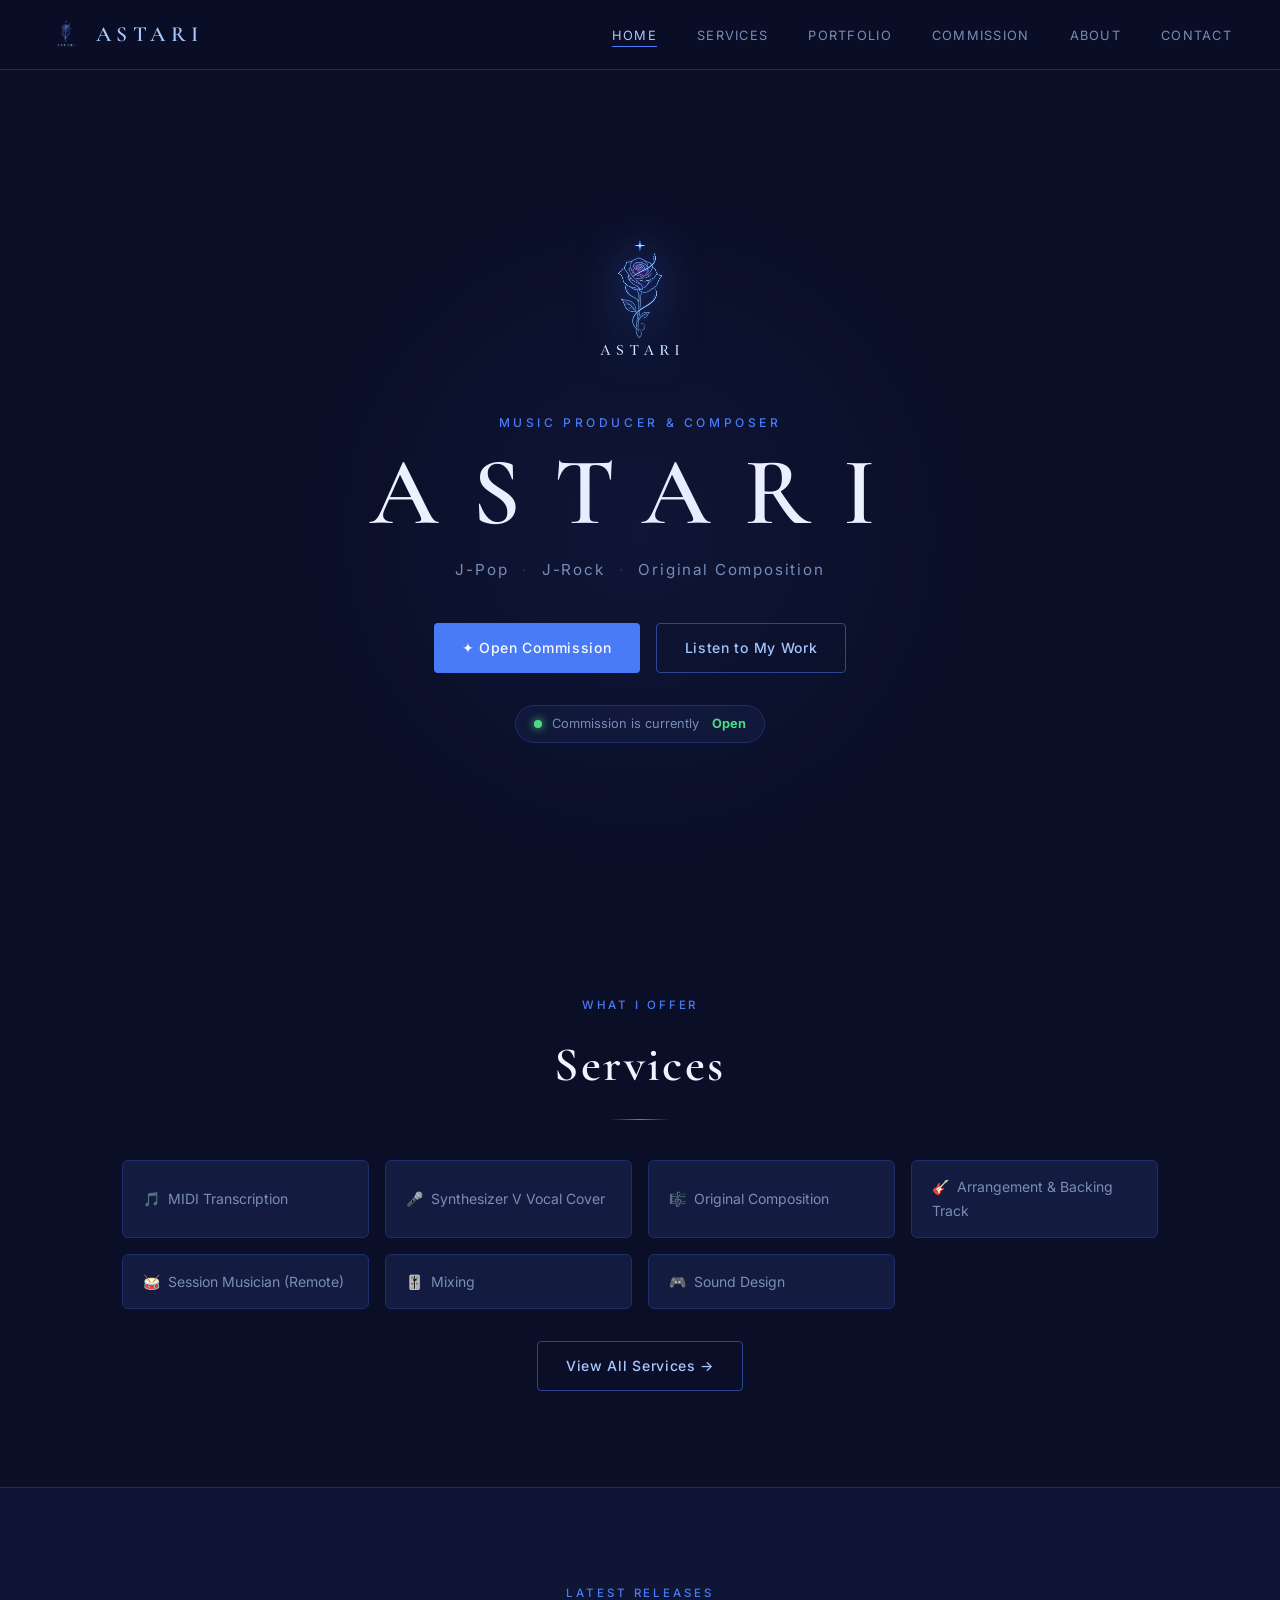
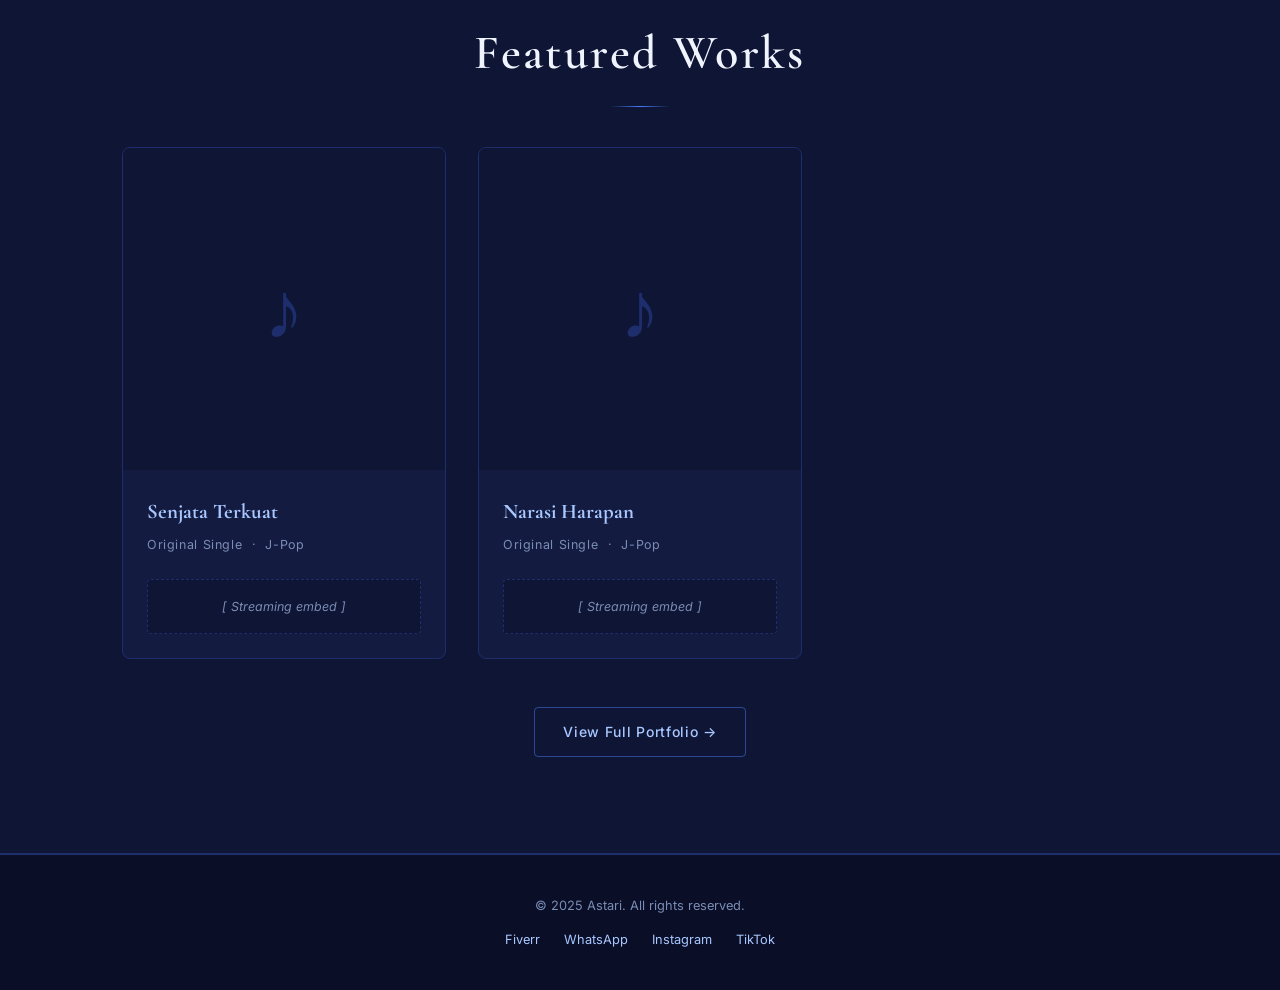
==== commit b138be66: "Update active social media, WhatsApp, and Fiverr links" ====
--- a/index.html
+++ b/index.html
@@ -129,10 +129,10 @@
 <footer>
     <p>© 2025 Astari. All rights reserved.</p>
     <div class="footer-links">
-        <a href="https://fiverr.com/[YOUR_FIVERR_USERNAME]" target="_blank" rel="noopener">Fiverr</a>
-        <a href="https://www.upwork.com/freelancers/[YOUR_UPWORK_ID]" target="_blank" rel="noopener">Upwork</a>
-        <a href="https://instagram.com/[YOUR_IG_USERNAME]" target="_blank" rel="noopener">Instagram</a>
-        <a href="https://tiktok.com/@[YOUR_TIKTOK_USERNAME]" target="_blank" rel="noopener">TikTok</a>
+        <a href="https://www.fiverr.com/s/P44VlWw" target="_blank" rel="noopener">Fiverr</a>
+        <a href="https://wa.me/6281353412340" target="_blank" rel="noopener">WhatsApp</a>
+        <a href="https://www.instagram.com/astarimusicworks/" target="_blank" rel="noopener">Instagram</a>
+        <a href="https://www.tiktok.com/@astari3046" target="_blank" rel="noopener">TikTok</a>
     </div>
 </footer>
 
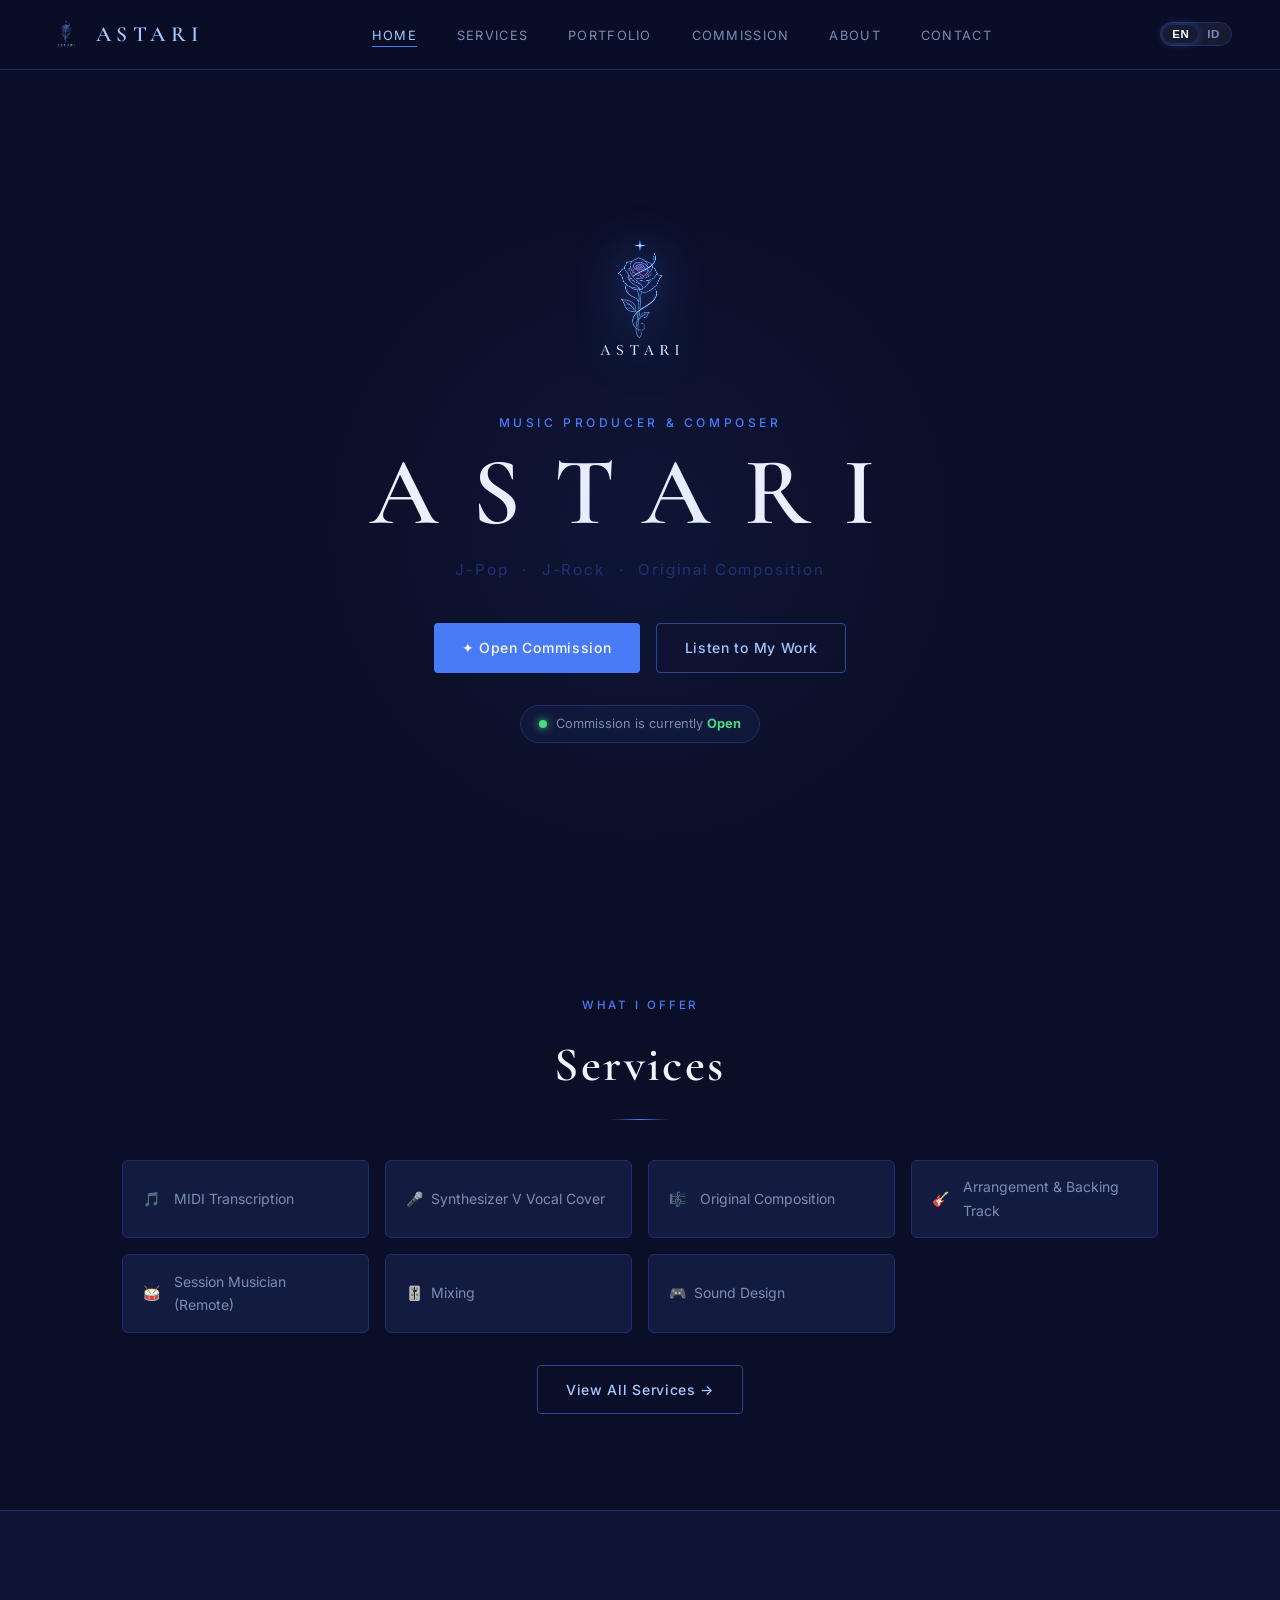
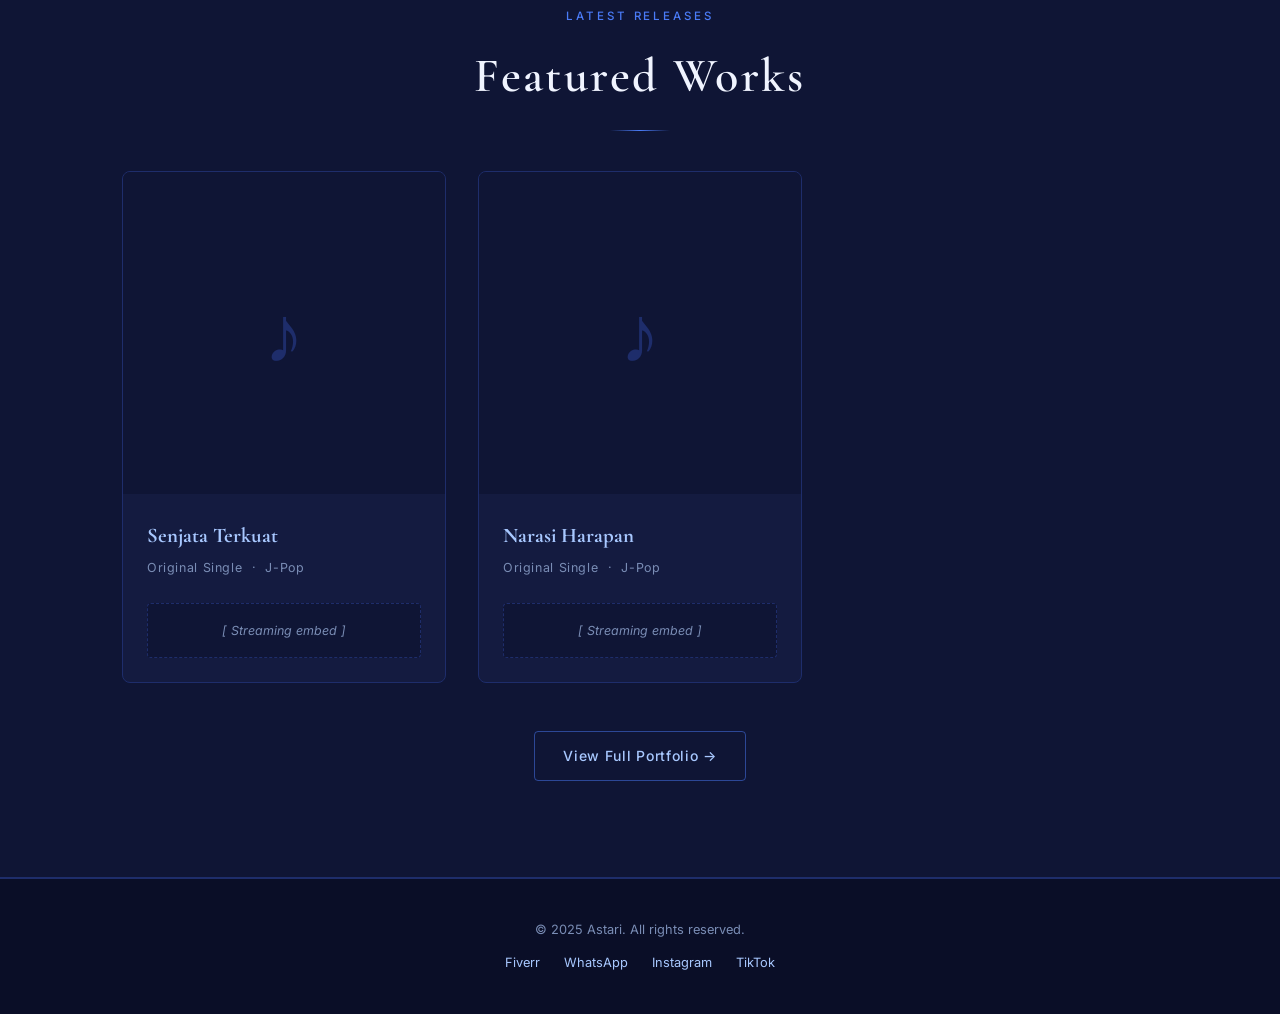
==== commit c1202724: "Add full English & Indonesian bilingual language switcher and clean up all pages" ====
--- a/index.html
+++ b/index.html
@@ -1,151 +1,195 @@
-<!DOCTYPE html>
-<html lang="en">
-<head>
-    <meta charset="UTF-8">
-    <meta name="viewport" content="width=device-width, initial-scale=1.0">
-    <title>Astari — Music Producer & Composer</title>
-    <meta name="description" content="Astari — J-Pop & J-Rock Music Producer, Composer, Multi-Instrumentalist. Open for commissions.">
-    <link rel="stylesheet" href="style.css">
-    <link rel="icon" href="astari_logo_blueneon_transparent.png" type="image/png">
-</head>
-<body>
-
-<!-- ======================================================
-     NAVIGATION
-     ====================================================== -->
-<nav>
-    <a href="index.html" class="nav-logo">
-        <img src="astari_logo_blueneon_transparent.png" alt="Astari">
-        <span class="nav-logo-text">ASTARI</span>
-    </a>
-    <button class="hamburger" onclick="toggleMenu()" aria-label="Open Menu">
-        <span></span><span></span><span></span>
-    </button>
-    <ul class="nav-links" id="navLinks">
-        <li><a href="index.html" class="active">Home</a></li>
-        <li><a href="services.html">Services</a></li>
-        <li><a href="portfolio.html">Portfolio</a></li>
-        <li><a href="commission.html">Commission</a></li>
-        <li><a href="about.html">About</a></li>
-        <li><a href="contact.html">Contact</a></li>
-    </ul>
-</nav>
-
-<!-- ======================================================
-     HERO
-     ====================================================== -->
-<main class="hero">
-    <div class="hero-logo">
-        <img src="astari_logo_blueneon_transparent.png" alt="Astari">
-    </div>
-    <p class="hero-eyebrow">Music Producer &amp; Composer</p>
-    <h1 class="hero-title">ASTARI</h1>
-    <p class="hero-subtitle">
-        J-Pop <span>·</span> J-Rock <span>·</span> Original Composition
-    </p>
-    <div class="hero-buttons">
-        <a href="commission.html" class="btn btn-primary">✦ Open Commission</a>
-        <a href="portfolio.html" class="btn btn-outline">Listen to My Work</a>
-    </div>
-    <div class="commission-status">
-        <span class="status-dot"></span>
-        Commission is currently&nbsp;<strong style="color: var(--green);">Open</strong>
-    </div>
-</main>
-
-<!-- ======================================================
-     SERVICES PREVIEW
-     ====================================================== -->
-<section>
-    <p class="section-label">What I Offer</p>
-    <h2 class="section-title">Services</h2>
-    <div class="divider"></div>
-    <div class="services-mini-grid">
-        <div class="service-mini-card">🎵&nbsp; MIDI Transcription</div>
-        <div class="service-mini-card">🎤&nbsp; Synthesizer V Vocal Cover</div>
-        <div class="service-mini-card">🎼&nbsp; Original Composition</div>
-        <div class="service-mini-card">🎸&nbsp; Arrangement &amp; Backing Track</div>
-        <div class="service-mini-card">🥁&nbsp; Session Musician (Remote)</div>
-        <div class="service-mini-card">🎚️&nbsp; Mixing</div>
-        <div class="service-mini-card">🎮&nbsp; Sound Design</div>
-    </div>
-    <div class="text-center mt-2">
-        <a href="services.html" class="btn btn-outline">View All Services →</a>
-    </div>
-</section>
-
-<!-- ======================================================
-     FEATURED WORKS
-     ====================================================== -->
-<div style="background: var(--bg2); border-top: 1px solid var(--border); border-bottom: 1px solid var(--border);">
-    <section>
-        <p class="section-label">Latest Releases</p>
-        <h2 class="section-title">Featured Works</h2>
-        <div class="divider"></div>
-        <div class="portfolio-grid">
-
-            <!-- Single 1 -->
-            <div class="portfolio-card">
-                <div class="portfolio-artwork">
-                    <!-- REPLACE with: <img src="images/senjata-terkuat.jpg" alt="Senjata Terkuat"> -->
-                    ♪
-                </div>
-                <div class="portfolio-info">
-                    <h3>Senjata Terkuat</h3>
-                    <p class="meta">Original Single &nbsp;·&nbsp; J-Pop</p>
-                </div>
-                <div class="portfolio-embed">
-                    <!-- PASTE your Spotify / SoundCloud embed code here -->
-                    <div class="embed-placeholder">[ Streaming embed ]</div>
-                </div>
-            </div>
-
-            <!-- Single 2 -->
-            <div class="portfolio-card">
-                <div class="portfolio-artwork">
-                    <!-- REPLACE with: <img src="images/narasi-harapan.jpg" alt="Narasi Harapan"> -->
-                    ♪
-                </div>
-                <div class="portfolio-info">
-                    <h3>Narasi Harapan</h3>
-                    <p class="meta">Original Single &nbsp;·&nbsp; J-Pop</p>
-                </div>
-                <div class="portfolio-embed">
-                    <!-- PASTE your Spotify / SoundCloud embed code here -->
-                    <div class="embed-placeholder">[ Streaming embed ]</div>
-                </div>
-            </div>
-
-        </div>
-        <div class="text-center mt-3">
-            <a href="portfolio.html" class="btn btn-outline">View Full Portfolio →</a>
-        </div>
-    </section>
-</div>
-
-<!-- ======================================================
-     FOOTER
-     ====================================================== -->
-<footer>
-    <p>© 2025 Astari. All rights reserved.</p>
-    <div class="footer-links">
-        <a href="https://www.fiverr.com/s/P44VlWw" target="_blank" rel="noopener">Fiverr</a>
-        <a href="https://wa.me/6281353412340" target="_blank" rel="noopener">WhatsApp</a>
-        <a href="https://www.instagram.com/astarimusicworks/" target="_blank" rel="noopener">Instagram</a>
-        <a href="https://www.tiktok.com/@astari3046" target="_blank" rel="noopener">TikTok</a>
-    </div>
-</footer>
-
-<script>
-    function toggleMenu() {
-        document.getElementById('navLinks').classList.toggle('open');
-    }
-    document.querySelectorAll('.nav-links a').forEach(link => {
-        link.addEventListener('click', () => {
-            document.getElementById('navLinks').classList.remove('open');
-        });
-    });
-</script>
-
-</body>
-</html>
+<!DOCTYPE html>
+<html lang="en">
+<head>
+    <meta charset="UTF-8">
+    <meta name="viewport" content="width=device-width, initial-scale=1.0">
+    <title>Astari — Music Producer & Composer</title>
+    <meta name="description" content="Astari — J-Pop & J-Rock Music Producer, Composer, Multi-Instrumentalist. Open for commissions.">
+    <link rel="stylesheet" href="style.css">
+    <link rel="icon" href="astari_logo_blueneon_transparent.png" type="image/png">
+    <script src="lang.js"></script>
+</head>
+<body>
+
+<!-- ======================================================
+     NAVIGATION
+     ====================================================== -->
+<nav>
+    <a href="index.html" class="nav-logo">
+        <img src="astari_logo_blueneon_transparent.png" alt="Astari">
+        <span class="nav-logo-text">ASTARI</span>
+    </a>
+    <ul class="nav-links" id="navLinks">
+        <li><a href="index.html" class="active"><span class="lang-en">Home</span><span class="lang-id">Beranda</span></a></li>
+        <li><a href="services.html"><span class="lang-en">Services</span><span class="lang-id">Layanan</span></a></li>
+        <li><a href="portfolio.html"><span class="lang-en">Portfolio</span><span class="lang-id">Portofolio</span></a></li>
+        <li><a href="commission.html"><span class="lang-en">Commission</span><span class="lang-id">Komisi</span></a></li>
+        <li><a href="about.html"><span class="lang-en">About</span><span class="lang-id">Tentang</span></a></li>
+        <li><a href="contact.html"><span class="lang-en">Contact</span><span class="lang-id">Kontak</span></a></li>
+    </ul>
+    <div class="nav-actions">
+        <div class="lang-switch" title="Switch Language / Ganti Bahasa">
+            <button class="lang-btn btn-en" onclick="setLanguage('en')">EN</button>
+            <button class="lang-btn btn-id" onclick="setLanguage('id')">ID</button>
+        </div>
+        <button class="hamburger" onclick="toggleMenu()" aria-label="Open Menu">
+            <span></span><span></span><span></span>
+        </button>
+    </div>
+</nav>
+
+<!-- ======================================================
+     HERO
+     ====================================================== -->
+<main class="hero">
+    <div class="hero-logo">
+        <img src="astari_logo_blueneon_transparent.png" alt="Astari">
+    </div>
+    <p class="hero-eyebrow">
+        <span class="lang-en">Music Producer &amp; Composer</span>
+        <span class="lang-id">Produser Musik &amp; Komposer</span>
+    </p>
+    <h1 class="hero-title">ASTARI</h1>
+    <p class="hero-subtitle">
+        <span class="lang-en">J-Pop <span>·</span> J-Rock <span>·</span> Original Composition</span>
+        <span class="lang-id">J-Pop <span>·</span> J-Rock <span>·</span> Komposisi Orisinal</span>
+    </p>
+    <div class="hero-buttons">
+        <a href="commission.html" class="btn btn-primary">
+            <span class="lang-en">✦ Open Commission</span>
+            <span class="lang-id">✦ Buka Komisi</span>
+        </a>
+        <a href="portfolio.html" class="btn btn-outline">
+            <span class="lang-en">Listen to My Work</span>
+            <span class="lang-id">Dengarkan Karya</span>
+        </a>
+    </div>
+    <div class="commission-status">
+        <span class="status-dot"></span>
+        <span class="lang-en">Commission is currently&nbsp;<strong style="color: var(--green);">Open</strong></span>
+        <span class="lang-id">Komisi saat ini&nbsp;<strong style="color: var(--green);">Buka</strong></span>
+    </div>
+</main>
+
+<!-- ======================================================
+     SERVICES PREVIEW
+     ====================================================== -->
+<section>
+    <p class="section-label">
+        <span class="lang-en">What I Offer</span>
+        <span class="lang-id">Yang Saya Tawarkan</span>
+    </p>
+    <h2 class="section-title">
+        <span class="lang-en">Services</span>
+        <span class="lang-id">Layanan</span>
+    </h2>
+    <div class="divider"></div>
+    <div class="services-mini-grid">
+        <div class="service-mini-card">🎵&nbsp; <span class="lang-en">MIDI Transcription</span><span class="lang-id">Transkripsi MIDI</span></div>
+        <div class="service-mini-card">🎤&nbsp; Synthesizer V Vocal Cover</div>
+        <div class="service-mini-card">🎼&nbsp; <span class="lang-en">Original Composition</span><span class="lang-id">Komposisi Orisinal</span></div>
+        <div class="service-mini-card">🎸&nbsp; <span class="lang-en">Arrangement &amp; Backing Track</span><span class="lang-id">Aransemen &amp; Backing Track</span></div>
+        <div class="service-mini-card">🥁&nbsp; <span class="lang-en">Session Musician (Remote)</span><span class="lang-id">Musisi Sesi (Remote)</span></div>
+        <div class="service-mini-card">🎚️&nbsp; Mixing</div>
+        <div class="service-mini-card">🎮&nbsp; Sound Design</div>
+    </div>
+    <div class="text-center mt-2">
+        <a href="services.html" class="btn btn-outline">
+            <span class="lang-en">View All Services →</span>
+            <span class="lang-id">Lihat Semua Layanan →</span>
+        </a>
+    </div>
+</section>
+
+<!-- ======================================================
+     FEATURED WORKS
+     ====================================================== -->
+<div style="background: var(--bg2); border-top: 1px solid var(--border); border-bottom: 1px solid var(--border);">
+    <section>
+        <p class="section-label">
+            <span class="lang-en">Latest Releases</span>
+            <span class="lang-id">Rilis Terbaru</span>
+        </p>
+        <h2 class="section-title">
+            <span class="lang-en">Featured Works</span>
+            <span class="lang-id">Karya Pilihan</span>
+        </h2>
+        <div class="divider"></div>
+        <div class="portfolio-grid">
+
+            <!-- Single 1 -->
+            <div class="portfolio-card">
+                <div class="portfolio-artwork">
+                    ♪
+                </div>
+                <div class="portfolio-info">
+                    <h3>Senjata Terkuat</h3>
+                    <p class="meta">
+                        <span class="lang-en">Original Single &nbsp;·&nbsp; J-Pop</span>
+                        <span class="lang-id">Single Orisinal &nbsp;·&nbsp; J-Pop</span>
+                    </p>
+                </div>
+                <div class="portfolio-embed">
+                    <div class="embed-placeholder">
+                        <span class="lang-en">[ Streaming embed ]</span>
+                        <span class="lang-id">[ Pemutar streaming ]</span>
+                    </div>
+                </div>
+            </div>
+
+            <!-- Single 2 -->
+            <div class="portfolio-card">
+                <div class="portfolio-artwork">
+                    ♪
+                </div>
+                <div class="portfolio-info">
+                    <h3>Narasi Harapan</h3>
+                    <p class="meta">
+                        <span class="lang-en">Original Single &nbsp;·&nbsp; J-Pop</span>
+                        <span class="lang-id">Single Orisinal &nbsp;·&nbsp; J-Pop</span>
+                    </p>
+                </div>
+                <div class="portfolio-embed">
+                    <div class="embed-placeholder">
+                        <span class="lang-en">[ Streaming embed ]</span>
+                        <span class="lang-id">[ Pemutar streaming ]</span>
+                    </div>
+                </div>
+            </div>
+
+        </div>
+        <div class="text-center mt-3">
+            <a href="portfolio.html" class="btn btn-outline">
+                <span class="lang-en">View Full Portfolio →</span>
+                <span class="lang-id">Lihat Portofolio Lengkap →</span>
+            </a>
+        </div>
+    </section>
+</div>
+
+<!-- ======================================================
+     FOOTER
+     ====================================================== -->
+<footer>
+    <p>© 2025 Astari. All rights reserved.</p>
+    <div class="footer-links">
+        <a href="https://www.fiverr.com/s/P44VlWw" target="_blank" rel="noopener">Fiverr</a>
+        <a href="https://wa.me/6281353412340" target="_blank" rel="noopener">WhatsApp</a>
+        <a href="https://www.instagram.com/astarimusicworks/" target="_blank" rel="noopener">Instagram</a>
+        <a href="https://www.tiktok.com/@astari3046" target="_blank" rel="noopener">TikTok</a>
+    </div>
+</footer>
+
+<script>
+    function toggleMenu() {
+        document.getElementById('navLinks').classList.toggle('open');
+    }
+    document.querySelectorAll('.nav-links a').forEach(link => {
+        link.addEventListener('click', () => {
+            document.getElementById('navLinks').classList.remove('open');
+        });
+    });
+</script>
+
+</body>
+</html>
--- a/style.css
+++ b/style.css
@@ -900,3 +900,49 @@
     .about-stats { grid-template-columns: 1fr; }
     .hero-title { letter-spacing: 0.2em; }
 }
+
+/* ============================================================
+   LANGUAGE SWITCHER & VISIBILITY
+   ============================================================ */
+.nav-actions {
+    display: flex;
+    align-items: center;
+    gap: 1rem;
+}
+
+.lang-switch {
+    display: inline-flex;
+    align-items: center;
+    background: rgba(255, 255, 255, 0.06);
+    border: 1px solid var(--border);
+    border-radius: 20px;
+    padding: 2px;
+}
+
+.lang-btn {
+    padding: 3px 9px;
+    border-radius: 14px;
+    border: none;
+    background: transparent;
+    color: var(--muted);
+    font-size: 0.72rem;
+    font-weight: 700;
+    letter-spacing: 0.05em;
+    cursor: pointer;
+    transition: all 0.2s ease;
+}
+
+.lang-btn:hover {
+    color: var(--white);
+}
+
+.lang-btn.active {
+    background: var(--blue);
+    color: #fff;
+    box-shadow: 0 0 10px rgba(74, 123, 247, 0.45);
+}
+
+/* Language Visibility Rules */
+body.lang-en .lang-id { display: none !important; }
+body.lang-id .lang-en { display: none !important; }
+
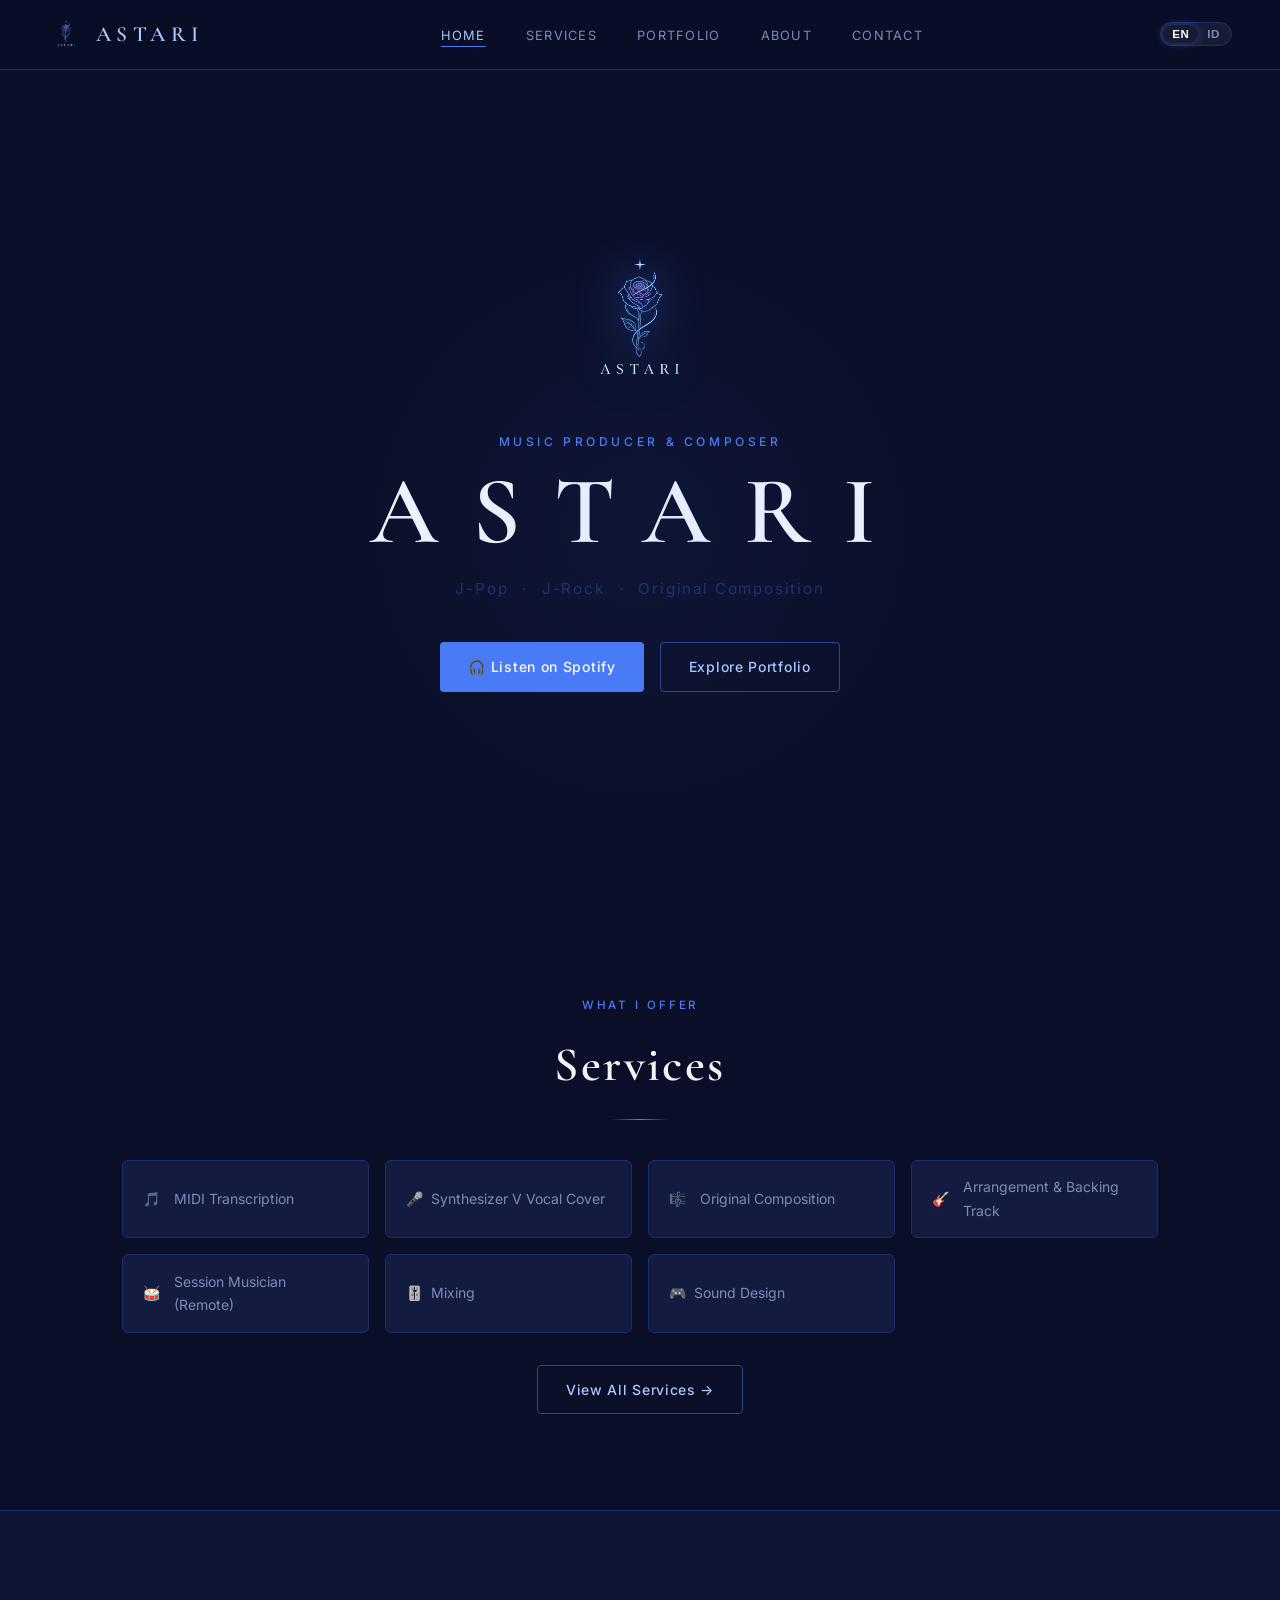
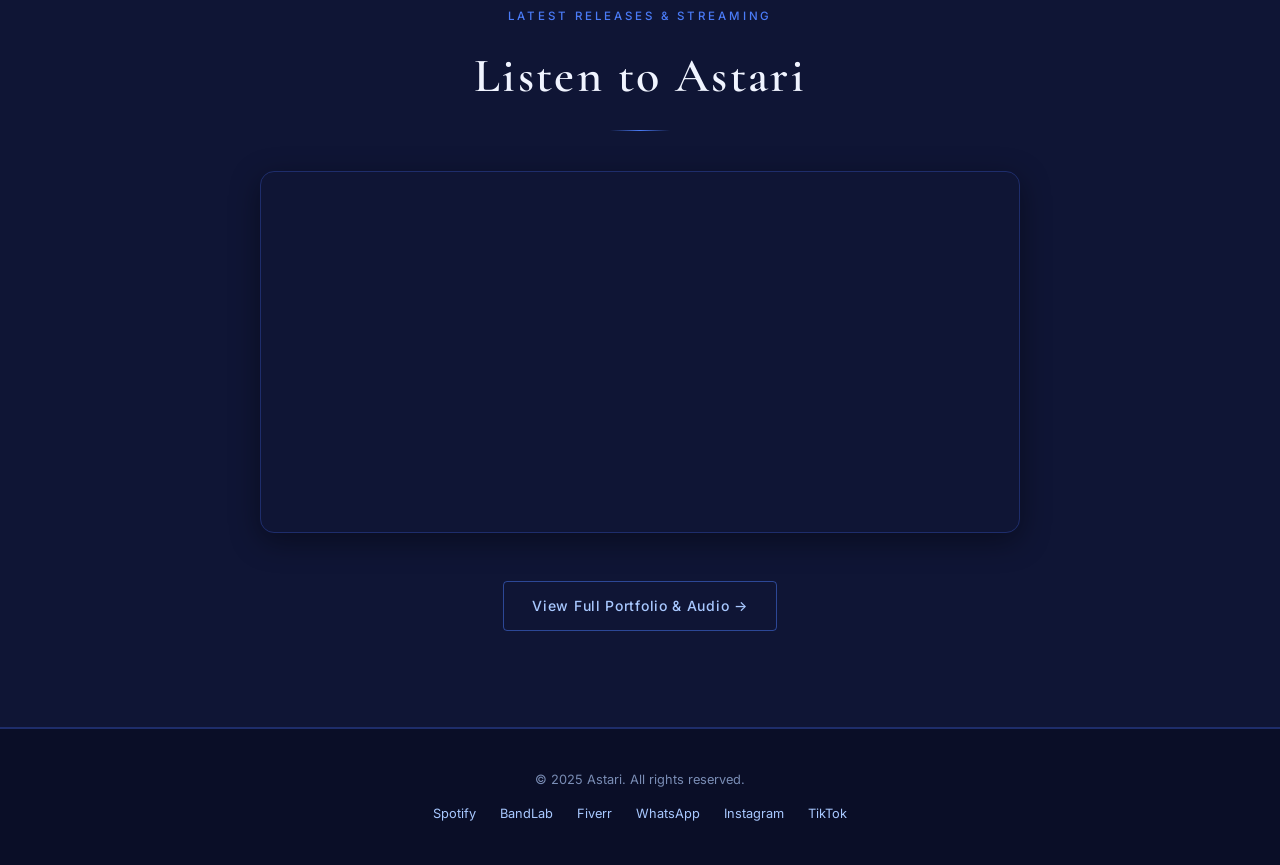
==== commit 5c227366: "Remove commission page, integrate Spotify player and BandLab, add audio folder and drag-and-drop pre" ====
--- a/index.html
+++ b/index.html
@@ -4,7 +4,7 @@
     <meta charset="UTF-8">
     <meta name="viewport" content="width=device-width, initial-scale=1.0">
     <title>Astari — Music Producer & Composer</title>
-    <meta name="description" content="Astari — J-Pop & J-Rock Music Producer, Composer, Multi-Instrumentalist. Open for commissions.">
+    <meta name="description" content="Astari — J-Pop & J-Rock Music Producer, Composer, Multi-Instrumentalist.">
     <link rel="stylesheet" href="style.css">
     <link rel="icon" href="astari_logo_blueneon_transparent.png" type="image/png">
     <script src="lang.js"></script>
@@ -23,7 +23,6 @@
         <li><a href="index.html" class="active"><span class="lang-en">Home</span><span class="lang-id">Beranda</span></a></li>
         <li><a href="services.html"><span class="lang-en">Services</span><span class="lang-id">Layanan</span></a></li>
         <li><a href="portfolio.html"><span class="lang-en">Portfolio</span><span class="lang-id">Portofolio</span></a></li>
-        <li><a href="commission.html"><span class="lang-en">Commission</span><span class="lang-id">Komisi</span></a></li>
         <li><a href="about.html"><span class="lang-en">About</span><span class="lang-id">Tentang</span></a></li>
         <li><a href="contact.html"><span class="lang-en">Contact</span><span class="lang-id">Kontak</span></a></li>
     </ul>
@@ -55,19 +54,14 @@
         <span class="lang-id">J-Pop <span>·</span> J-Rock <span>·</span> Komposisi Orisinal</span>
     </p>
     <div class="hero-buttons">
-        <a href="commission.html" class="btn btn-primary">
-            <span class="lang-en">✦ Open Commission</span>
-            <span class="lang-id">✦ Buka Komisi</span>
+        <a href="https://open.spotify.com/artist/5y5qtcshlITnyTsQuU0jKW" target="_blank" rel="noopener" class="btn btn-primary">
+            <span class="lang-en">🎧 Listen on Spotify</span>
+            <span class="lang-id">🎧 Dengarkan di Spotify</span>
         </a>
         <a href="portfolio.html" class="btn btn-outline">
-            <span class="lang-en">Listen to My Work</span>
-            <span class="lang-id">Dengarkan Karya</span>
+            <span class="lang-en">Explore Portfolio</span>
+            <span class="lang-id">Lihat Portofolio</span>
         </a>
-    </div>
-    <div class="commission-status">
-        <span class="status-dot"></span>
-        <span class="lang-en">Commission is currently&nbsp;<strong style="color: var(--green);">Open</strong></span>
-        <span class="lang-id">Komisi saat ini&nbsp;<strong style="color: var(--green);">Buka</strong></span>
     </div>
 </main>
 
@@ -102,66 +96,34 @@
 </section>
 
 <!-- ======================================================
-     FEATURED WORKS
+     FEATURED WORKS & SPOTIFY PLAYER
      ====================================================== -->
 <div style="background: var(--bg2); border-top: 1px solid var(--border); border-bottom: 1px solid var(--border);">
     <section>
         <p class="section-label">
-            <span class="lang-en">Latest Releases</span>
-            <span class="lang-id">Rilis Terbaru</span>
+            <span class="lang-en">Latest Releases &amp; Streaming</span>
+            <span class="lang-id">Rilis Terbaru &amp; Streaming</span>
         </p>
         <h2 class="section-title">
-            <span class="lang-en">Featured Works</span>
-            <span class="lang-id">Karya Pilihan</span>
+            <span class="lang-en">Listen to Astari</span>
+            <span class="lang-id">Dengarkan Karya Astari</span>
         </h2>
         <div class="divider"></div>
-        <div class="portfolio-grid">
 
-            <!-- Single 1 -->
-            <div class="portfolio-card">
-                <div class="portfolio-artwork">
-                    ♪
-                </div>
-                <div class="portfolio-info">
-                    <h3>Senjata Terkuat</h3>
-                    <p class="meta">
-                        <span class="lang-en">Original Single &nbsp;·&nbsp; J-Pop</span>
-                        <span class="lang-id">Single Orisinal &nbsp;·&nbsp; J-Pop</span>
-                    </p>
-                </div>
-                <div class="portfolio-embed">
-                    <div class="embed-placeholder">
-                        <span class="lang-en">[ Streaming embed ]</span>
-                        <span class="lang-id">[ Pemutar streaming ]</span>
-                    </div>
-                </div>
-            </div>
+        <!-- Official Spotify Player Embed -->
+        <div class="spotify-embed-container">
+            <iframe style="border-radius:12px" 
+                src="https://open.spotify.com/embed/artist/5y5qtcshlITnyTsQuU0jKW?utm_source=generator&theme=0" 
+                width="100%" height="352" frameBorder="0" allowfullscreen="" 
+                allow="autoplay; clipboard-write; encrypted-media; fullscreen; picture-in-picture" 
+                loading="lazy">
+            </iframe>
+        </div>
 
-            <!-- Single 2 -->
-            <div class="portfolio-card">
-                <div class="portfolio-artwork">
-                    ♪
-                </div>
-                <div class="portfolio-info">
-                    <h3>Narasi Harapan</h3>
-                    <p class="meta">
-                        <span class="lang-en">Original Single &nbsp;·&nbsp; J-Pop</span>
-                        <span class="lang-id">Single Orisinal &nbsp;·&nbsp; J-Pop</span>
-                    </p>
-                </div>
-                <div class="portfolio-embed">
-                    <div class="embed-placeholder">
-                        <span class="lang-en">[ Streaming embed ]</span>
-                        <span class="lang-id">[ Pemutar streaming ]</span>
-                    </div>
-                </div>
-            </div>
-
-        </div>
         <div class="text-center mt-3">
             <a href="portfolio.html" class="btn btn-outline">
-                <span class="lang-en">View Full Portfolio →</span>
-                <span class="lang-id">Lihat Portofolio Lengkap →</span>
+                <span class="lang-en">View Full Portfolio &amp; Audio →</span>
+                <span class="lang-id">Lihat Portofolio Lengkap &amp; Audio →</span>
             </a>
         </div>
     </section>
@@ -173,6 +135,8 @@
 <footer>
     <p>© 2025 Astari. All rights reserved.</p>
     <div class="footer-links">
+        <a href="https://open.spotify.com/artist/5y5qtcshlITnyTsQuU0jKW" target="_blank" rel="noopener">Spotify</a>
+        <a href="https://www.bandlab.com/astarimusicworks" target="_blank" rel="noopener">BandLab</a>
         <a href="https://www.fiverr.com/s/P44VlWw" target="_blank" rel="noopener">Fiverr</a>
         <a href="https://wa.me/6281353412340" target="_blank" rel="noopener">WhatsApp</a>
         <a href="https://www.instagram.com/astarimusicworks/" target="_blank" rel="noopener">Instagram</a>
--- a/style.css
+++ b/style.css
@@ -946,3 +946,84 @@
 body.lang-en .lang-id { display: none !important; }
 body.lang-id .lang-en { display: none !important; }
 
+/* ============================================================
+   SPOTIFY & AUDIO PLAYERS
+   ============================================================ */
+.spotify-embed-container {
+    width: 100%;
+    max-width: 760px;
+    margin: 2rem auto;
+    border-radius: 14px;
+    overflow: hidden;
+    box-shadow: 0 8px 30px rgba(0, 0, 0, 0.4);
+    border: 1px solid var(--border);
+}
+
+.audio-track-card {
+    background: var(--bg2);
+    border: 1px solid var(--border);
+    border-radius: 12px;
+    padding: 1.25rem 1.5rem;
+    margin-bottom: 1.25rem;
+    display: flex;
+    flex-direction: column;
+    gap: 0.8rem;
+    transition: transform 0.25s, border-color 0.25s;
+}
+
+.audio-track-card:hover {
+    border-color: var(--blue);
+    transform: translateY(-2px);
+}
+
+.audio-track-info {
+    display: flex;
+    justify-content: space-between;
+    align-items: center;
+    flex-wrap: wrap;
+    gap: 0.5rem;
+}
+
+.audio-track-title {
+    font-size: 1.05rem;
+    font-weight: 600;
+    color: var(--white);
+}
+
+.audio-track-tag {
+    font-size: 0.72rem;
+    color: var(--accent);
+    background: rgba(74, 123, 247, 0.12);
+    padding: 3px 10px;
+    border-radius: 12px;
+}
+
+.custom-audio-player {
+    width: 100%;
+    outline: none;
+    height: 38px;
+    border-radius: 8px;
+}
+
+/* Drag and Drop Zone */
+.dropzone-box {
+    border: 2px dashed var(--border);
+    border-radius: 14px;
+    padding: 2rem 1.5rem;
+    text-align: center;
+    background: rgba(255, 255, 255, 0.02);
+    cursor: pointer;
+    transition: all 0.25s ease;
+    margin: 1.5rem 0;
+}
+
+.dropzone-box:hover, .dropzone-box.dragover {
+    border-color: var(--accent);
+    background: rgba(74, 123, 247, 0.06);
+}
+
+.dropzone-icon {
+    font-size: 2.2rem;
+    margin-bottom: 0.5rem;
+}
+
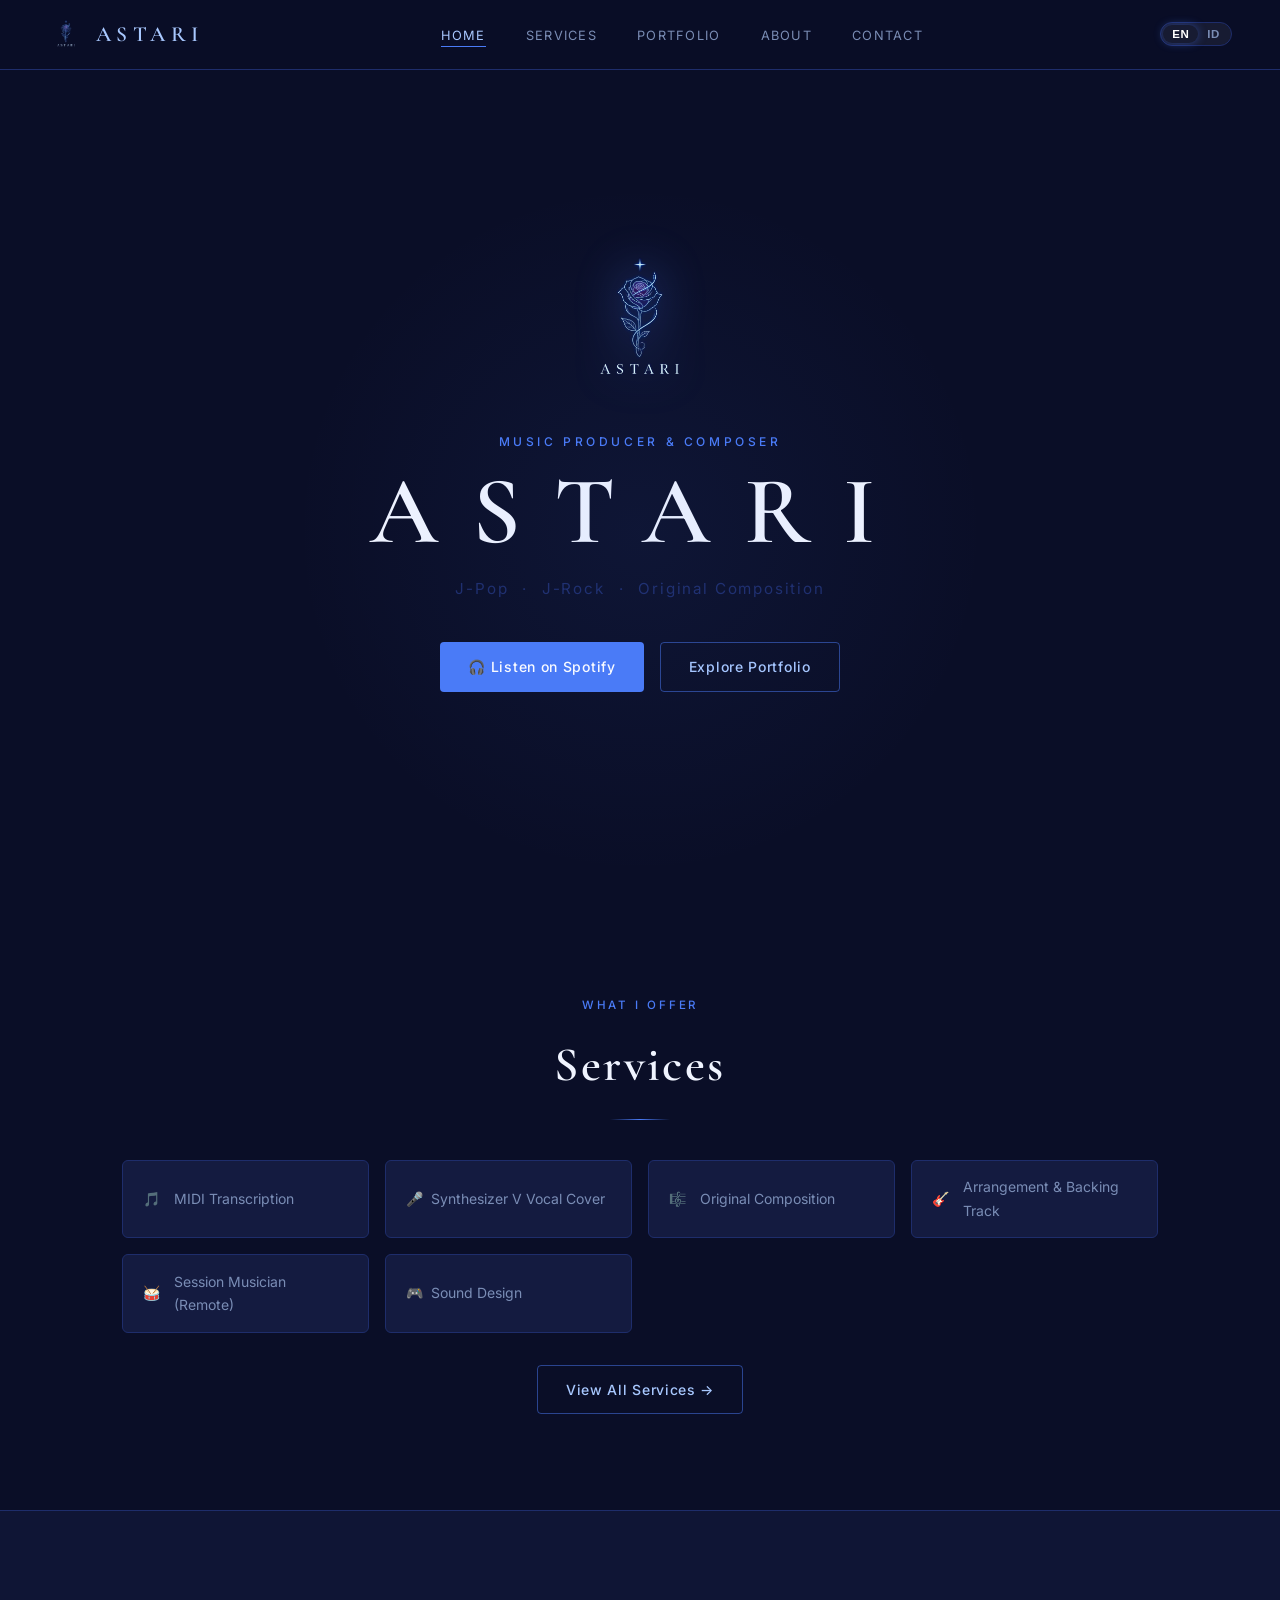
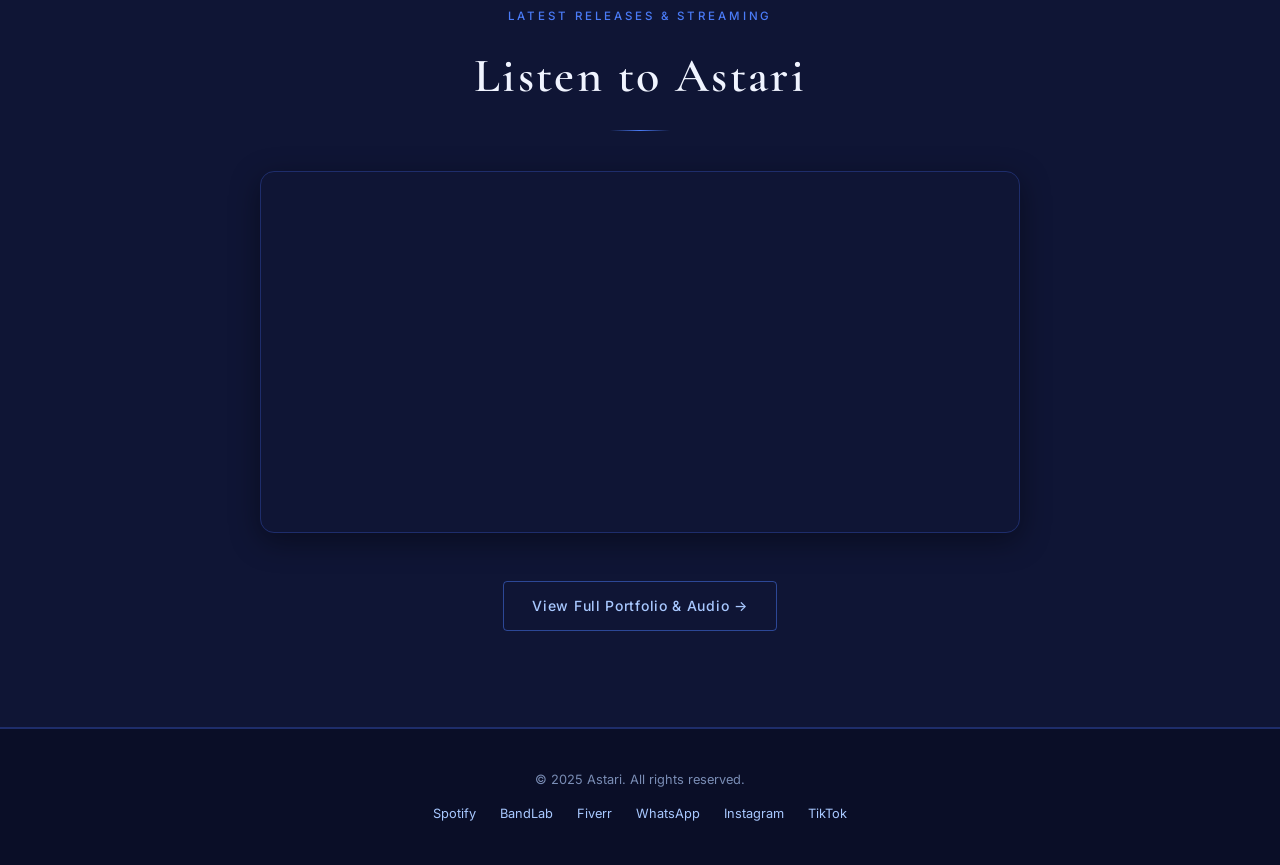
==== commit b1933613: "Update About: add Cupcake Story, expand genres, remove stats; Remove mixing from services; Remove pl" ====
--- a/index.html
+++ b/index.html
@@ -84,7 +84,6 @@
         <div class="service-mini-card">🎼&nbsp; <span class="lang-en">Original Composition</span><span class="lang-id">Komposisi Orisinal</span></div>
         <div class="service-mini-card">🎸&nbsp; <span class="lang-en">Arrangement &amp; Backing Track</span><span class="lang-id">Aransemen &amp; Backing Track</span></div>
         <div class="service-mini-card">🥁&nbsp; <span class="lang-en">Session Musician (Remote)</span><span class="lang-id">Musisi Sesi (Remote)</span></div>
-        <div class="service-mini-card">🎚️&nbsp; Mixing</div>
         <div class="service-mini-card">🎮&nbsp; Sound Design</div>
     </div>
     <div class="text-center mt-2">
